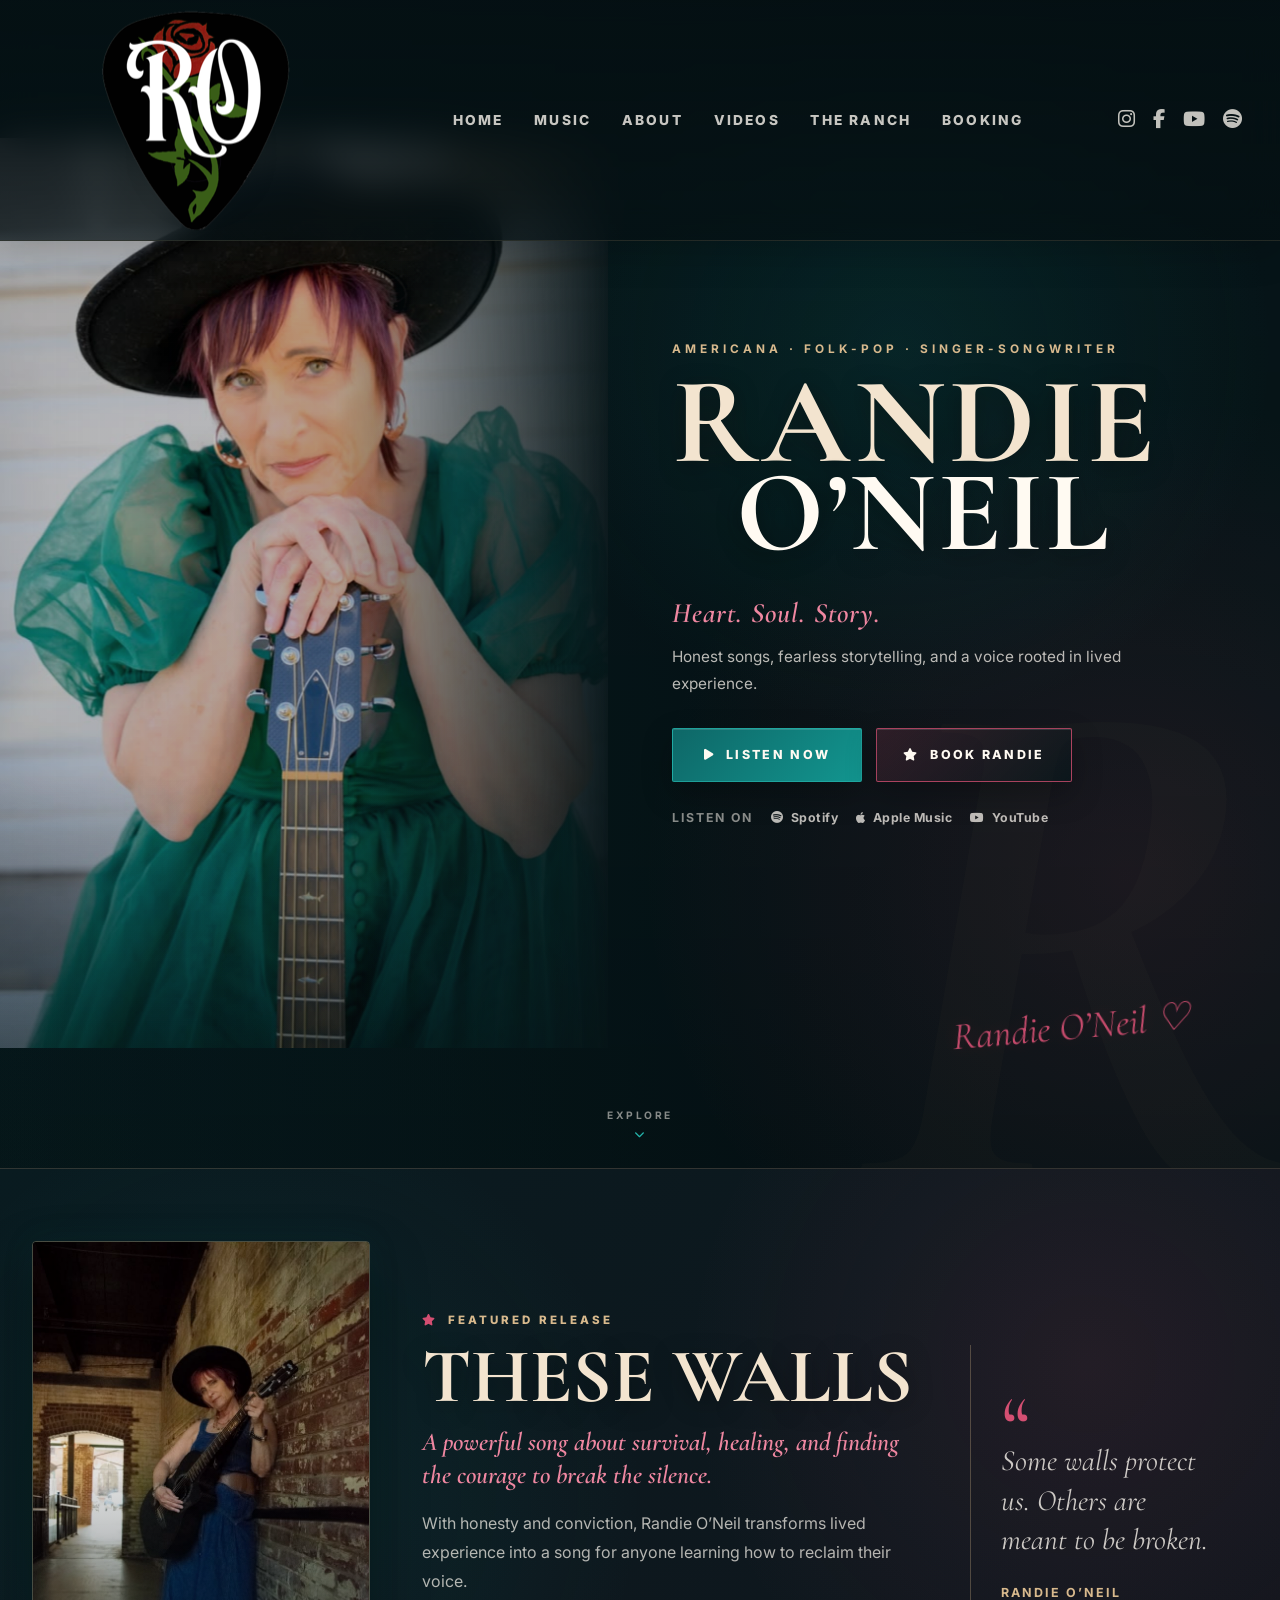
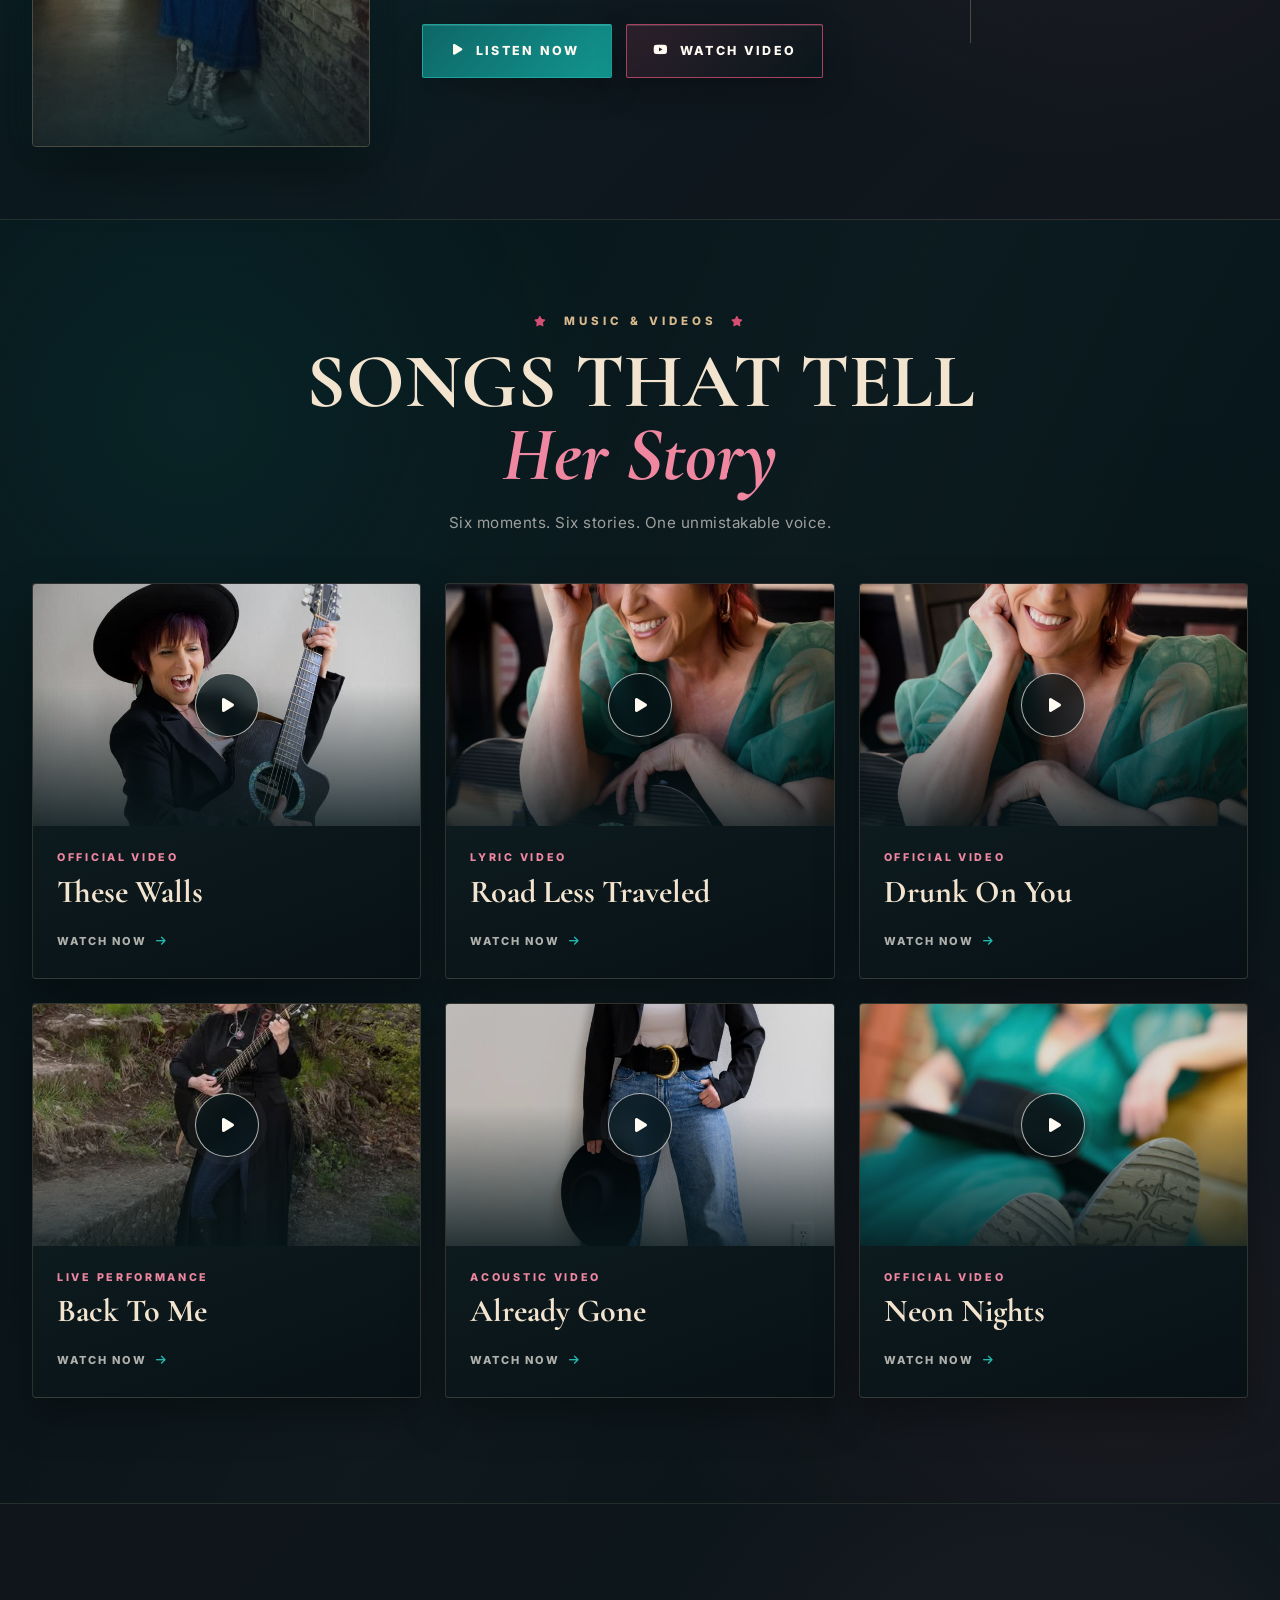
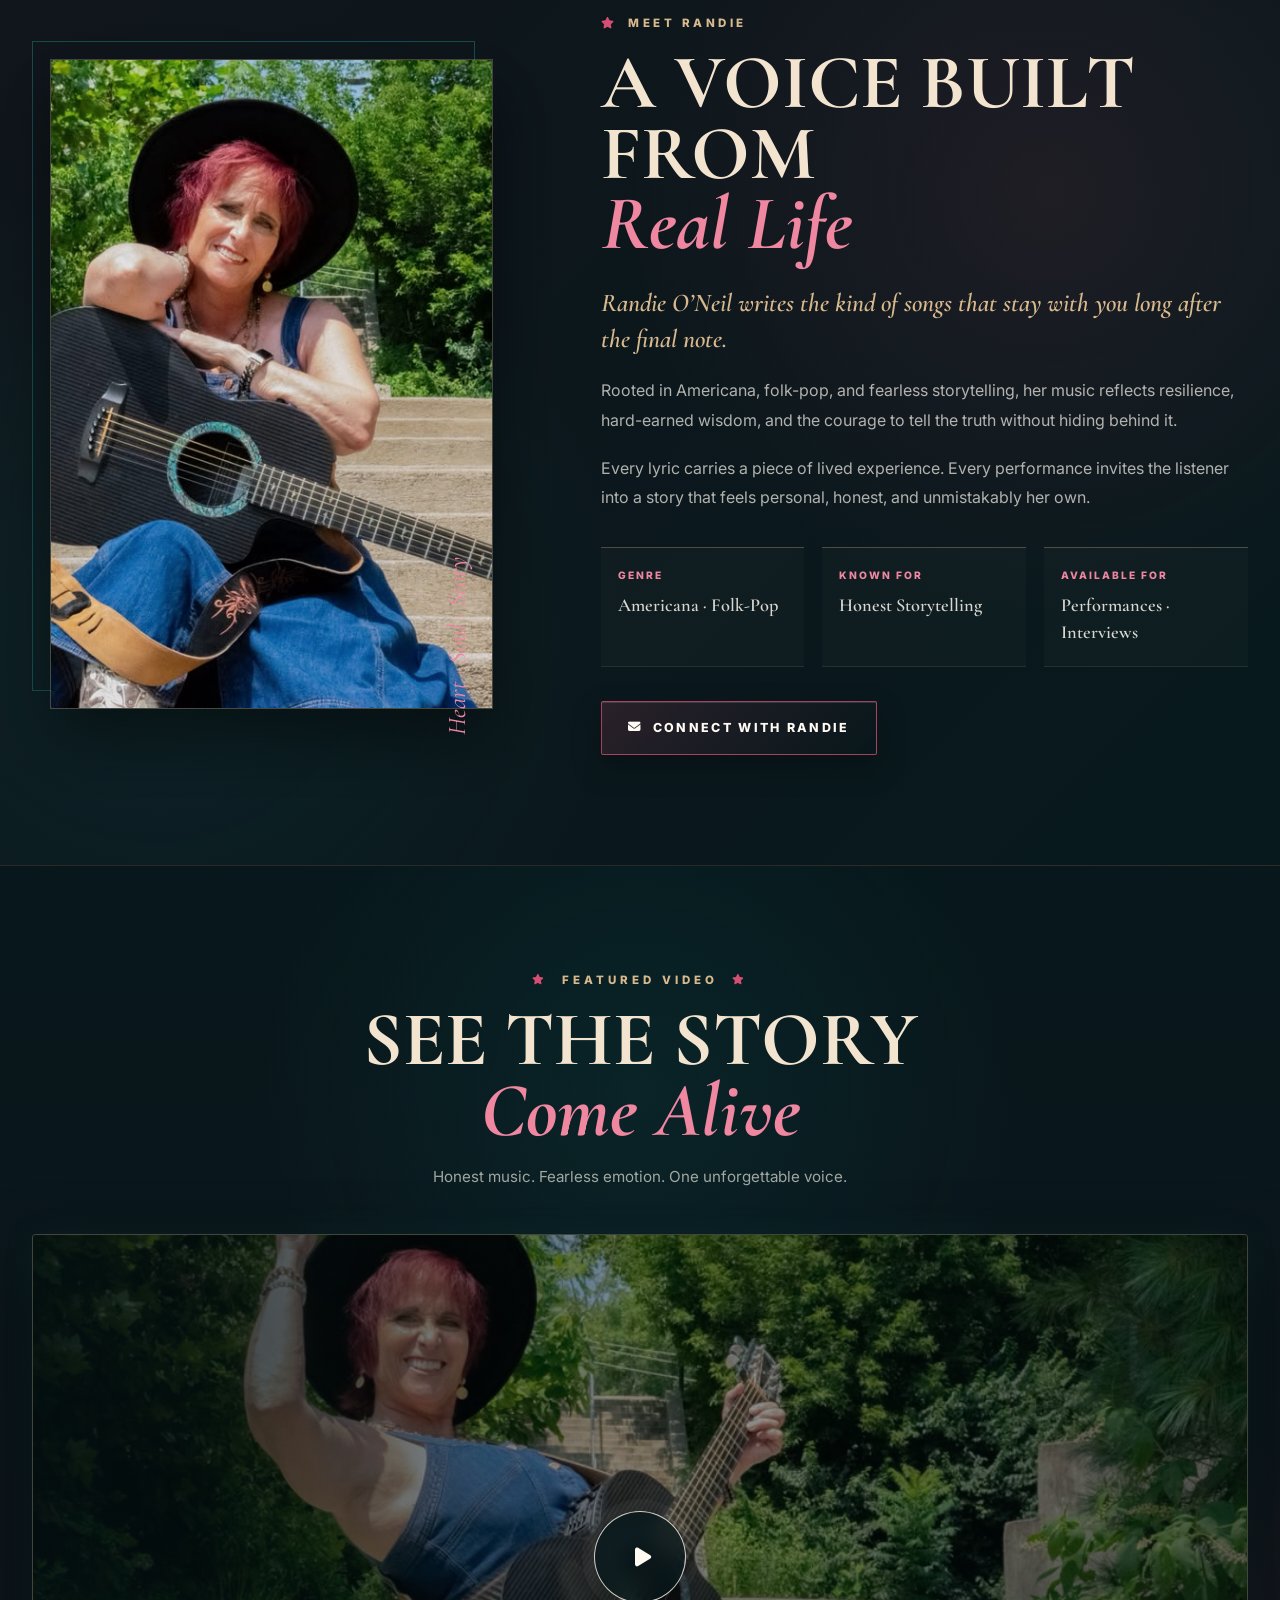
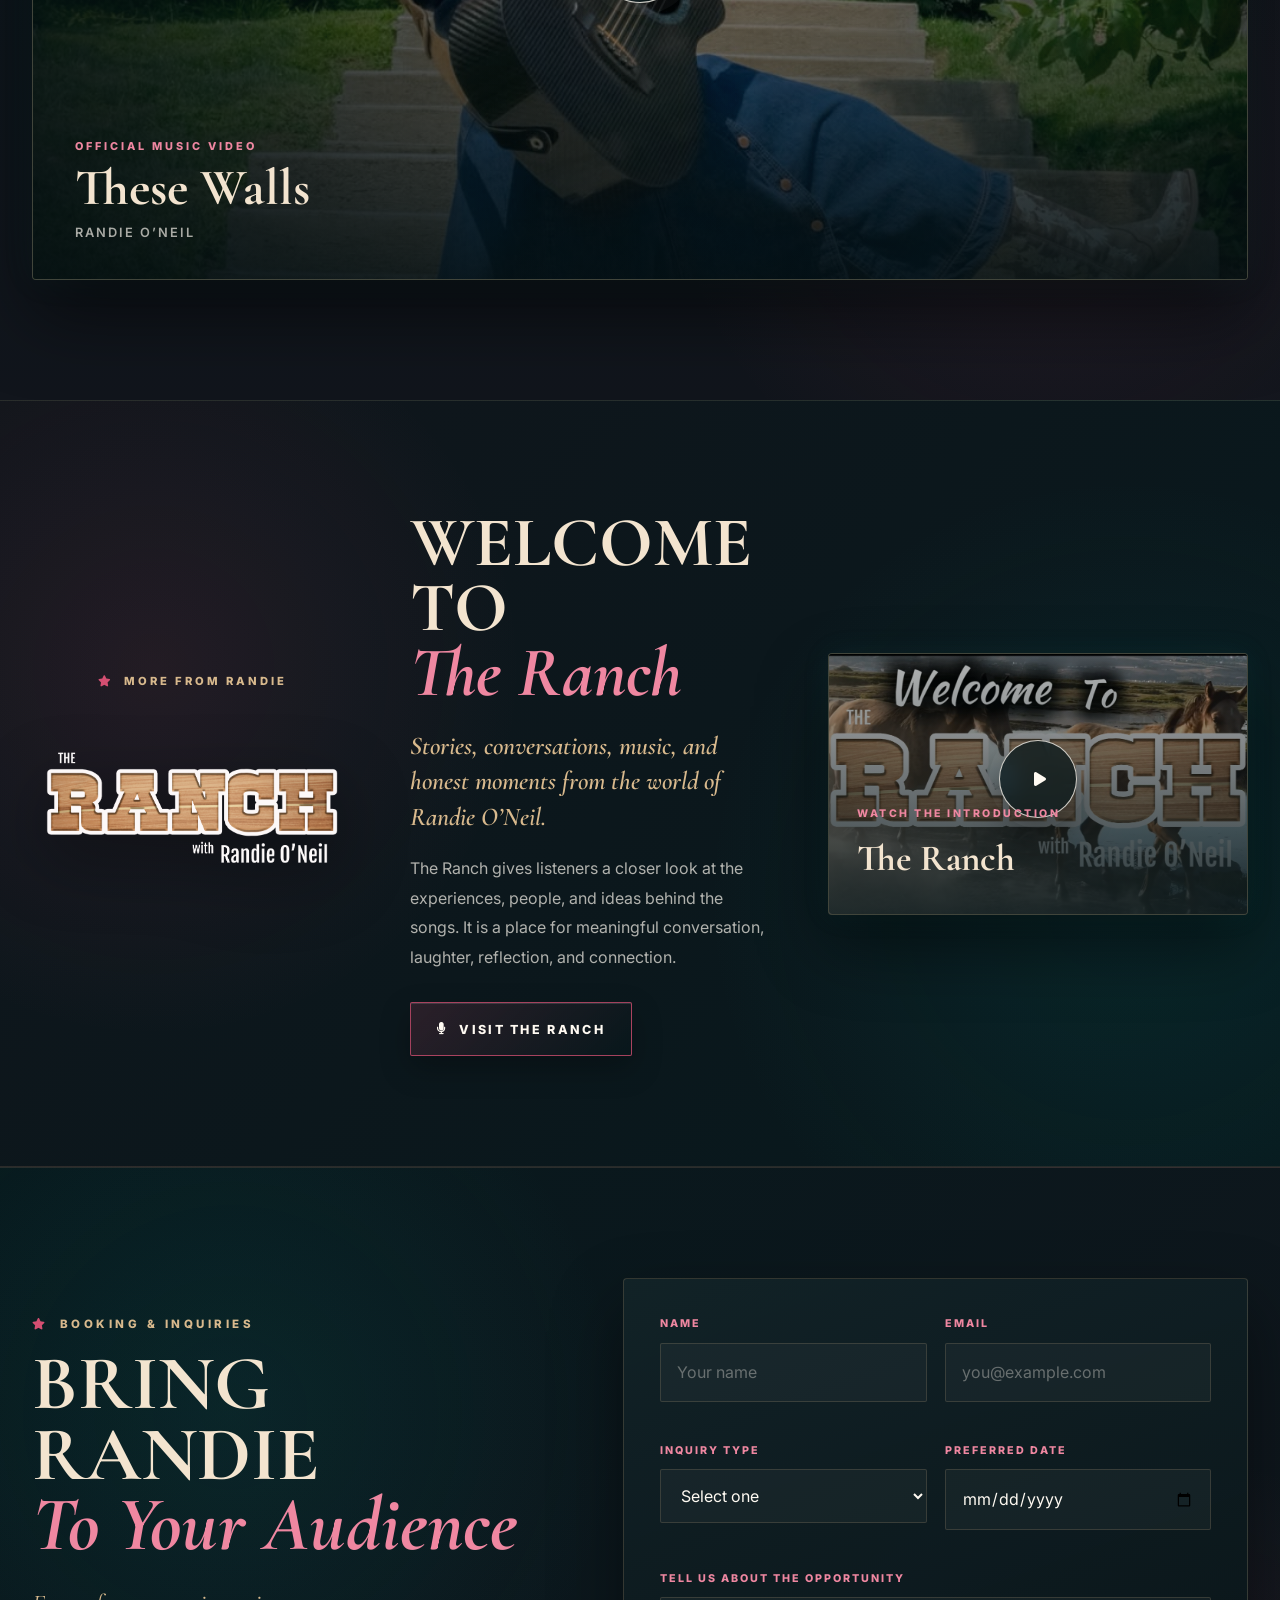
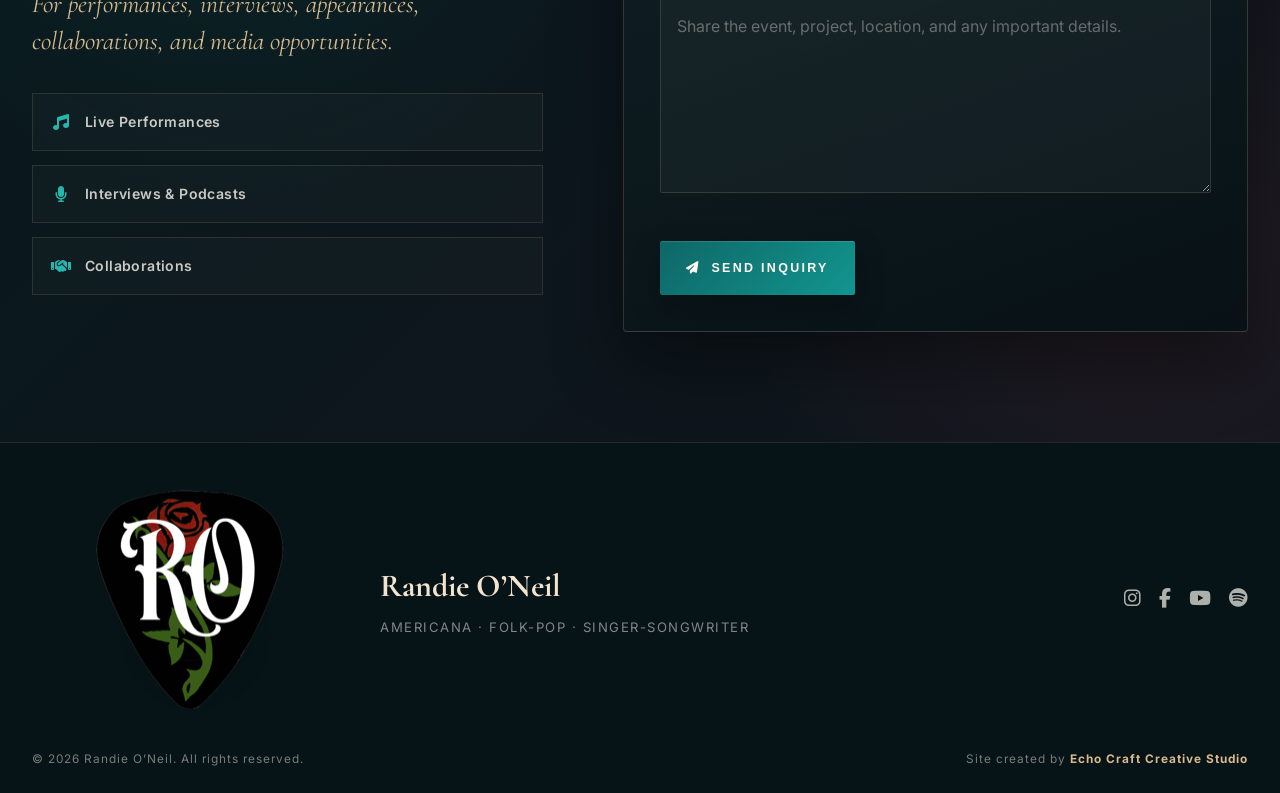
==== index.html @ dc373952 "Upload Randie O'Neil demo website" ====
<!DOCTYPE html>
<html lang="en">

<head>

    <meta charset="UTF-8">

    <meta name="viewport"
          content="width=device-width, initial-scale=1.0">

    <title>
        Randie O’Neil | Americana & Folk-Pop Artist
    </title>

    <meta name="description"
          content="Discover Randie O’Neil—Americana and folk-pop music rooted in heart, soul, truth, and unforgettable storytelling.">

    <meta name="keywords"
          content="Randie O'Neil, Americana artist, folk-pop artist, singer songwriter, independent music">

    <meta name="author"
          content="Randie O’Neil">

    <link rel="preconnect"
          href="https://fonts.googleapis.com">

    <link rel="preconnect"
          href="https://fonts.gstatic.com"
          crossorigin>

    <link href="https://fonts.googleapis.com/css2?family=Cormorant+Garamond:wght@500;600;700&family=Inter:wght@400;500;600;700&display=swap"
          rel="stylesheet">

    <link rel="stylesheet"
          href="https://cdnjs.cloudflare.com/ajax/libs/font-awesome/6.5.2/css/all.min.css">

    <link rel="stylesheet"
          href="css/style.css">

    <link rel="stylesheet"
          href="css/navigation.css">

    <link rel="stylesheet"
          href="css/animations.css">

    <link rel="stylesheet"
          href="css/components.css">

    <link rel="stylesheet"
          href="css/forms.css">

    <link rel="stylesheet"
          href="css/utilities.css">

    <link rel="stylesheet"
          href="css/responsive.css">

    <link rel="stylesheet"
          href="css/randie.css">

</head>

<body>

<header class="artist-header">

    <div class="artist-nav-container">

        <a href="#home"
   class="artist-logo-link"
   aria-label="Randie O’Neil home">

    <img src="images/randie-logo.webp"
         alt="Randie O’Neil logo"
         class="artist-logo-image">

</a>
        <nav class="artist-navigation"
             aria-label="Primary navigation">

            <ul>

                <li>
                    <a href="#home">
                        Home
                    </a>
                </li>

                <li>
                    <a href="#music">
                        Music
                    </a>
                </li>

                <li>
                    <a href="#about">
                        About
                    </a>
                </li>

                <li>
                    <a href="#videos">
                        Videos
                    </a>
                </li>

                <li>
                    <a href="#ranch">
                        The Ranch
                    </a>
                </li>

                <li>
                    <a href="#booking">
                        Booking
                    </a>
                </li>

            </ul>

        </nav>

        <div class="artist-socials"
             aria-label="Randie O’Neil social media">

            <a href="#"
               aria-label="Instagram">

                <i class="fab fa-instagram"></i>

            </a>

            <a href="#"
               aria-label="Facebook">

                <i class="fab fa-facebook-f"></i>

            </a>

            <a href="#"
               aria-label="YouTube">

                <i class="fab fa-youtube"></i>

            </a>

            <a href="#"
               aria-label="Spotify">

                <i class="fab fa-spotify"></i>

            </a>

        </div>

        <button class="artist-menu-button"
                id="artistMenuButton"
                type="button"
                aria-label="Open navigation"
                aria-expanded="false">

            <span></span>
            <span></span>
            <span></span>

        </button>

    </div>

</header>

<main>

<!-- ======================================================
     RANDIE O’NEIL HERO
======================================================= -->

<section id="home"
         class="randie-hero">

    <div class="randie-hero-overlay"></div>

    <div class="randie-hero-image">

<img src="images/randie-hero.jpg"
     alt="Randie O’Neil seated outdoors with her guitar">

    </div>

    <div class="randie-hero-content">

        <p class="randie-eyebrow">

            Americana · Folk-Pop · Singer-Songwriter

        </p>

        <h1>

            <span class="randie-first-name">
                Randie
            </span>

            <span class="randie-last-name">
                O’Neil
            </span>

        </h1>

        <p class="randie-hero-tagline">

            Heart. Soul. Story.

        </p>

        <p class="randie-hero-description">

            Honest songs, fearless storytelling, and a voice
            rooted in lived experience.

        </p>

        <div class="randie-hero-buttons">

            <a href="#music"
               class="randie-btn randie-btn-primary">

                <i class="fas fa-play"></i>

                Listen Now

            </a>

            <a href="#booking"
               class="randie-btn randie-btn-secondary">

                <i class="fas fa-star"></i>

                Book Randie

            </a>

        </div>

        <div class="randie-streaming-row">

            <span>
                Listen on
            </span>

            <a href="#"
               aria-label="Spotify">

                <i class="fab fa-spotify"></i>

                Spotify

            </a>

            <a href="#"
               aria-label="Apple Music">

                <i class="fab fa-apple"></i>

                Apple Music

            </a>

            <a href="#"
               aria-label="YouTube">

                <i class="fab fa-youtube"></i>

                YouTube

            </a>

        </div>

    </div>

    <div class="randie-signature"
         aria-hidden="true">

        Randie O’Neil ♡

    </div>

    <a href="#music"
       class="randie-scroll-cue"
       aria-label="Scroll to Randie O’Neil music">

        <span>
            Explore
        </span>

        <i class="fas fa-chevron-down"></i>

    </a>

</section>

<!-- ======================================================
     FUTURE LANDING-PAGE SECTIONS
======================================================= -->

<!-- ======================================================
     FEATURED RELEASE
======================================================= -->

<section id="music"
         class="featured-release">

    <div class="featured-release-inner">

        <div class="featured-release-image">

            <img src="images/featured-release.jpg"
                 alt="Randie O’Neil holding her guitar">

            <div class="featured-release-image-glow"></div>

        </div>

        <div class="featured-release-content">

            <p class="featured-release-label">

                <i class="fas fa-star"></i>
                Featured Release

            </p>

            <h2>

                These Walls

            </h2>

            <p class="featured-release-subtitle">

                A powerful song about survival, healing,
                and finding the courage to break the silence.

            </p>

            <p class="featured-release-description">

                With honesty and conviction, Randie O’Neil
                transforms lived experience into a song for
                anyone learning how to reclaim their voice.

            </p>

            <div class="featured-release-buttons">

                <a href="#"
                   class="randie-btn randie-btn-primary">

                    <i class="fas fa-play"></i>

                    Listen Now

                </a>

                <a href="#videos"
                   class="randie-btn randie-btn-secondary">

                    <i class="fab fa-youtube"></i>

                    Watch Video

                </a>

            </div>

        </div>

        <div class="featured-release-quote">

            <span class="featured-quote-mark">

                “

            </span>

            <p>

                Some walls protect us.
                Others are meant to be broken.

            </p>

            <span class="featured-quote-signature">

                Randie O’Neil

            </span>

        </div>

    </div>

</section>

<!-- ======================================================
     MUSIC & VIDEOS
======================================================= -->

<section id="videos"
         class="music-videos-section">

    <div class="music-videos-inner">

        <div class="music-videos-heading">

            <p class="music-videos-label">

                <i class="fas fa-star"></i>
                Music & Videos
                <i class="fas fa-star"></i>

            </p>

            <h2>

                Songs That Tell
                <span>Her Story</span>

            </h2>

            <p>

                Six moments. Six stories. One unmistakable voice.

            </p>

        </div>

        <div class="music-video-grid">

            <article class="music-video-card">

                <div class="music-video-image">

                    <img src="images/release-1.jpg"
                         alt="Randie O’Neil performing with her guitar">

                    <a href="#"
                       class="music-video-play"
                       aria-label="Play These Walls">

                        <i class="fas fa-play"></i>

                    </a>

                </div>

                <div class="music-video-content">

                    <p>Official Video</p>

                    <h3>These Walls</h3>

                    <a href="#">
                        Watch Now
                        <i class="fas fa-arrow-right"></i>
                    </a>

                </div>

            </article>

            <article class="music-video-card">

                <div class="music-video-image">

                    <img src="images/release-2.jpg"
                         alt="Randie O’Neil seated outdoors with her guitar">

                    <a href="#"
                       class="music-video-play"
                       aria-label="Play Road Less Traveled">

                        <i class="fas fa-play"></i>

                    </a>

                </div>

                <div class="music-video-content">

                    <p>Lyric Video</p>

                    <h3>Road Less Traveled</h3>

                    <a href="#">
                        Watch Now
                        <i class="fas fa-arrow-right"></i>
                    </a>

                </div>

            </article>

            <article class="music-video-card">

                <div class="music-video-image">

                    <img src="images/release-3.jpg"
                         alt="Randie O’Neil live performance">

                    <a href="#"
                       class="music-video-play"
                       aria-label="Play Drunk On You">

                        <i class="fas fa-play"></i>

                    </a>

                </div>

                <div class="music-video-content">

                    <p>Official Video</p>

                    <h3>Drunk On You</h3>

                    <a href="#">
                        Watch Now
                        <i class="fas fa-arrow-right"></i>
                    </a>

                </div>

            </article>

            <article class="music-video-card">

                <div class="music-video-image">

                    <img src="images/release-4.jpg"
                         alt="Randie O’Neil smiling with her guitar">

                    <a href="#"
                       class="music-video-play"
                       aria-label="Play Back To Me">

                        <i class="fas fa-play"></i>

                    </a>

                </div>

                <div class="music-video-content">

                    <p>Live Performance</p>

                    <h3>Back To Me</h3>

                    <a href="#">
                        Watch Now
                        <i class="fas fa-arrow-right"></i>
                    </a>

                </div>

            </article>

            <article class="music-video-card">

                <div class="music-video-image">

                    <img src="images/release-5.jpg"
                         alt="Randie O’Neil artist portrait">

                    <a href="#"
                       class="music-video-play"
                       aria-label="Play Already Gone">

                        <i class="fas fa-play"></i>

                    </a>

                </div>

                <div class="music-video-content">

                    <p>Acoustic Video</p>

                    <h3>Already Gone</h3>

                    <a href="#">
                        Watch Now
                        <i class="fas fa-arrow-right"></i>
                    </a>

                </div>

            </article>

            <article class="music-video-card">

                <div class="music-video-image">

                    <img src="images/release-6.jpg"
                         alt="Randie O’Neil artist portrait">

                    <a href="#"
                       class="music-video-play"
                       aria-label="Play Neon Nights">

                        <i class="fas fa-play"></i>

                    </a>

                </div>

                <div class="music-video-content">

                    <p>Official Video</p>

                    <h3>Neon Nights</h3>

                    <a href="#">
                        Watch Now
                        <i class="fas fa-arrow-right"></i>
                    </a>

                </div>

            </article>

        </div>

    </div>

</section>

<!-- ======================================================
     ABOUT RANDIE
======================================================= -->

<section id="about"
         class="randie-about-section">

    <div class="randie-about-inner">

        <div class="randie-about-image">

            <img src="images/randie-about.jpg"
                 alt="Randie O’Neil artist portrait">

            <div class="randie-about-image-frame"></div>

            <p class="randie-about-image-caption">
                Heart · Soul · Story
            </p>

        </div>

        <div class="randie-about-content">

            <p class="randie-about-label">

                <i class="fas fa-star"></i>
                Meet Randie

            </p>

            <h2>

                A Voice Built From
                <span>Real Life</span>

            </h2>

            <p class="randie-about-lead">

                Randie O’Neil writes the kind of songs that
                stay with you long after the final note.

            </p>

            <p>

                Rooted in Americana, folk-pop, and fearless
                storytelling, her music reflects resilience,
                hard-earned wisdom, and the courage to tell
                the truth without hiding behind it.

            </p>

            <p>

                Every lyric carries a piece of lived experience.
                Every performance invites the listener into a
                story that feels personal, honest, and unmistakably
                her own.

            </p>

            <div class="randie-about-details">

                <div>

                    <span>Genre</span>

                    <strong>
                        Americana · Folk-Pop
                    </strong>

                </div>

                <div>

                    <span>Known For</span>

                    <strong>
                        Honest Storytelling
                    </strong>

                </div>

                <div>

                    <span>Available For</span>

                    <strong>
                        Performances · Interviews
                    </strong>

                </div>

            </div>

            <a href="#booking"
               class="randie-btn randie-btn-secondary">

                <i class="fas fa-envelope"></i>

                Connect With Randie

            </a>

        </div>

    </div>

</section>

<!-- ======================================================
     FEATURED VIDEO
======================================================= -->

<section class="featured-video-section">

    <div class="featured-video-inner">

        <div class="featured-video-heading">

            <p class="featured-video-label">

                <i class="fas fa-star"></i>
                Featured Video
                <i class="fas fa-star"></i>

            </p>

            <h2>

                See The Story
                <span>Come Alive</span>

            </h2>

            <p>

                Honest music. Fearless emotion. One unforgettable voice.

            </p>

        </div>

        <div class="featured-video-frame">

            <img src="images/featured-video.jpg"
                 alt="Randie O’Neil featured music video">

            <div class="featured-video-overlay"></div>

            <a href="#"
               class="featured-video-play"
               aria-label="Play Randie O’Neil featured video">

                <i class="fas fa-play"></i>

            </a>

            <div class="featured-video-info">

                <p>
                    Official Music Video
                </p>

                <h3>
                    These Walls
                </h3>

                <span>
                    Randie O’Neil
                </span>

            </div>

        </div>

    </div>

</section>

<!-- ======================================================
     THE RANCH
======================================================= -->

<section id="ranch"
         class="ranch-section">

    <div class="ranch-inner">

        <div class="ranch-logo-column">

            <p class="ranch-label">

                <i class="fas fa-star"></i>
                More From Randie

            </p>

            <img src="images/the-ranch-logo.png"
                 class="ranch-logo"
                 alt="The Ranch with Randie O’Neil logo">

        </div>

        <div class="ranch-content">

            <h2>

                Welcome To
                <span>The Ranch</span>

            </h2>

            <p class="ranch-lead">

                Stories, conversations, music, and honest moments
                from the world of Randie O’Neil.

            </p>

            <p>

                The Ranch gives listeners a closer look at the
                experiences, people, and ideas behind the songs.
                It is a place for meaningful conversation,
                laughter, reflection, and connection.

            </p>

            <a href="#"
               class="randie-btn randie-btn-secondary">

                <i class="fas fa-microphone"></i>

                Visit The Ranch

            </a>

        </div>

        <div class="ranch-video">

            <img src="images/the-ranch-video.jpg"
                 alt="The Ranch with Randie O’Neil video">

            <div class="ranch-video-overlay"></div>

            <a href="#"
               class="ranch-video-play"
               aria-label="Play The Ranch introduction">

                <i class="fas fa-play"></i>

            </a>

            <div class="ranch-video-caption">

                <span>
                    Watch The Introduction
                </span>

                <strong>
                    The Ranch
                </strong>

            </div>

        </div>

    </div>

</section>

<!-- ======================================================
     BOOKING / CONTACT
======================================================= -->

<section id="booking"
         class="booking-section">

    <div class="booking-inner">

        <div class="booking-intro">

            <p class="booking-label">

                <i class="fas fa-star"></i>
                Booking & Inquiries

            </p>

            <h2>

                Bring Randie
                <span>To Your Audience</span>

            </h2>

            <p class="booking-lead">

                For performances, interviews, appearances,
                collaborations, and media opportunities.

            </p>

            <div class="booking-contact-details">

                <div>

                    <i class="fas fa-music"></i>

                    <span>
                        Live Performances
                    </span>

                </div>

                <div>

                    <i class="fas fa-microphone"></i>

                    <span>
                        Interviews & Podcasts
                    </span>

                </div>

                <div>

                    <i class="fas fa-handshake"></i>

                    <span>
                        Collaborations
                    </span>

                </div>

            </div>

        </div>

        <form class="booking-form"
              action="#"
              method="post">

            <div class="booking-form-row">

                <div class="booking-field">

                    <label for="bookingName">
                        Name
                    </label>

                    <input type="text"
                           id="bookingName"
                           name="name"
                           placeholder="Your name"
                           required>

                </div>

                <div class="booking-field">

                    <label for="bookingEmail">
                        Email
                    </label>

                    <input type="email"
                           id="bookingEmail"
                           name="email"
                           placeholder="you@example.com"
                           required>

                </div>

            </div>

            <div class="booking-form-row">

                <div class="booking-field">

                    <label for="bookingType">
                        Inquiry Type
                    </label>

                    <select id="bookingType"
                            name="inquiry-type"
                            required>

                        <option value="">
                            Select one
                        </option>

                        <option value="performance">
                            Live Performance
                        </option>

                        <option value="interview">
                            Interview or Podcast
                        </option>

                        <option value="collaboration">
                            Collaboration
                        </option>

                        <option value="other">
                            Other
                        </option>

                    </select>

                </div>

                <div class="booking-field">

                    <label for="bookingDate">
                        Preferred Date
                    </label>

                    <input type="date"
                           id="bookingDate"
                           name="preferred-date">

                </div>

            </div>

            <div class="booking-field">

                <label for="bookingMessage">
                    Tell Us About The Opportunity
                </label>

                <textarea id="bookingMessage"
                          name="message"
                          rows="6"
                          placeholder="Share the event, project, location, and any important details."
                          required></textarea>

            </div>

            <button type="submit"
                    class="randie-btn randie-btn-primary booking-submit">

                <i class="fas fa-paper-plane"></i>

                Send Inquiry

            </button>

        </form>

    </div>

</section>

<!-- ======================================================
     FOOTER
======================================================= -->

<footer class="artist-footer">

    <div class="artist-footer-inner">

      <a href="#home"
   class="artist-logo-link"
   aria-label="Randie O’Neil home">

    <img src="images/randie-logo.webp"
         alt="Randie O’Neil logo"
         class="artist-logo-image">

</a>

        <div class="artist-footer-copy">

            <strong>
                Randie O’Neil
            </strong>

            <p>
                Americana · Folk-Pop · Singer-Songwriter
            </p>

        </div>

        <div class="artist-footer-socials">

            <a href="#"
               aria-label="Instagram">

                <i class="fab fa-instagram"></i>

            </a>

            <a href="#"
               aria-label="Facebook">

                <i class="fab fa-facebook-f"></i>

            </a>

            <a href="#"
               aria-label="YouTube">

                <i class="fab fa-youtube"></i>

            </a>

            <a href="#"
               aria-label="Spotify">

                <i class="fab fa-spotify"></i>

            </a>

        </div>

    </div>

<div class="artist-footer-bottom">

    <span class="artist-footer-copyright">

        © 2026 Randie O’Neil. All rights reserved.

    </span>

    <span class="artist-footer-credit">

        Site created by

        <a href="https://echocraft.studio"
           target="_blank"
           rel="noopener noreferrer">

            Echo Craft Creative Studio

        </a>

    </span>

</div>

</footer>

</main>

<script src="js/navigation.js"></script>
<script src="js/animations.js"></script>
<script src="js/main.js"></script>

</body>

</html>
---- css/style.css ----
/* ==========================================
   EC Framework v1.0
   Global Styles
========================================== */

:root{

    --primary:#050505;
    --secondary:#111111;
    --accent:#D4AF37;

    --white:#FFFFFF;
    --light:#EDEDED;
    --gray:#9A9A9A;

    --max-width:1400px;

    --transition:.30s ease;

}

*{
    margin:0;
    padding:0;
    box-sizing:border-box;
}

html{
    scroll-behavior:smooth;
}

body{

    background:var(--primary);

    color:var(--white);

    font-family:
        "Segoe UI",
        Arial,
        Helvetica,
        sans-serif;

    line-height:1.7;

    overflow-x:hidden;

}

img{
    display:block;
    max-width:100%;
}

a{
    text-decoration:none;
    color:inherit;
}

section{
    padding:120px 0;
}

/* ==========================================
   HERO
========================================== */

.hero{

    min-height:100vh;

    display:flex;

    align-items:center;

    background:
    linear-gradient(rgba(0,0,0,.72),
    rgba(0,0,0,.80)),
    url("../images/backgrounds/hero.jpg")
    center center/cover no-repeat;

}

.hero-content{

    max-width:760px;

}

.hero-tag{

    color:var(--accent);

    letter-spacing:4px;

    text-transform:uppercase;

    margin-bottom:20px;

}

.hero h1{

    font-size:4.5rem;

    line-height:1.1;

    margin-bottom:30px;

}

.hero-description{

    font-size:1.2rem;

    max-width:650px;

    color:var(--light);

    margin-bottom:45px;

}

.hero-buttons{

    display:flex;

    gap:20px;

    flex-wrap:wrap;

}

/* ==========================================
   BUTTONS
========================================== */

.btn{

    display:inline-block;

    padding:18px 38px;

    background:var(--accent);

    color:#000;

    border-radius:50px;

    font-weight:700;

    transition:var(--transition);

}

.btn:hover{

    transform:translateY(-4px);

}

.btn-outline{

    display:inline-block;

    padding:18px 38px;

    border:2px solid var(--accent);

    color:var(--white);

    border-radius:50px;

    transition:var(--transition);

}

.btn-outline:hover{

    background:var(--accent);

    color:#000;

}

/* ==========================================
   CTA
========================================== */

#cta .glass{

    padding:80px 50px;

    text-align:center;

}

#cta h2{

    font-size:3rem;

    margin-bottom:20px;

}

#cta p{

    font-size:1.2rem;

    margin-bottom:40px;

}
---- css/navigation.css ----
/* ==========================================
   EC Framework v1.0
   Navigation
========================================== */

header{

    position:fixed;

    top:0;

    left:0;

    width:100%;

    z-index:1000;

    background:rgba(0,0,0,.65);

    backdrop-filter:blur(18px);

    border-bottom:1px solid rgba(212,175,55,.15);

}

.nav-container{

    width:min(92%,1400px);

    margin:auto;

    height:90px;

    display:flex;

    justify-content:space-between;

    align-items:center;

}

.logo{

    font-size:2rem;

    font-weight:700;

    color:#fff;

    letter-spacing:1px;

}

.logo span{

    color:#D4AF37;

}

nav ul{

    display:flex;

    list-style:none;

    gap:45px;

}

nav a{

    color:#fff;

    font-size:1rem;

    font-weight:500;

    transition:.30s;

}

nav a:hover{

    color:#D4AF37;

}

.cta-button{

    display:inline-block;

    padding:14px 28px;

    background:#D4AF37;

    color:#000;

    border-radius:40px;

    font-weight:700;

    transition:.30s;

}

.cta-button:hover{

    transform:translateY(-3px);

}

@media(max-width:991px){

    nav{

        display:none;

    }

    .cta-button{

        display:none;

    }

}
---- css/animations.css ----
/* ==========================================
   EC Framework v1.0
   Animations
========================================== */

.fade-up{
    opacity:0;
    transform:translateY(40px);
    transition:all .8s ease;
}

.fade-up.active{
    opacity:1;
    transform:translateY(0);
}

.fade-in{
    opacity:0;
    transition:opacity .8s ease;
}

.fade-in.active{
    opacity:1;
}

.zoom-in{
    opacity:0;
    transform:scale(.9);
    transition:all .8s ease;
}

.zoom-in.active{
    opacity:1;
    transform:scale(1);
}

.slide-left{
    opacity:0;
    transform:translateX(-60px);
    transition:all .8s ease;
}

.slide-left.active{
    opacity:1;
    transform:translateX(0);
}

.slide-right{
    opacity:0;
    transform:translateX(60px);
    transition:all .8s ease;
}

.slide-right.active{
    opacity:1;
    transform:translateX(0);
}
---- css/components.css ----
/* ==========================================
   EC Framework v1.0
   Components
========================================== */

.section-title{

    text-align:center;

    margin-bottom:70px;

}

.section-title h2{

    font-size:3rem;

    margin-bottom:20px;

}

.section-title p{

    max-width:720px;

    margin:auto;

    color:var(--gray);

}

.divider{

    width:90px;

    height:4px;

    background:#D4AF37;

    margin:25px auto;

}

.card{

    background:#111;

    padding:40px;

    border-radius:18px;

    border:1px solid rgba(212,175,55,.10);

    transition:.35s;

}

.card:hover{

    transform:translateY(-8px);

    border-color:#D4AF37;

}

.card h3{

    margin-bottom:20px;

    color:#fff;

}

.card p{

    color:#bdbdbd;

}

.glass{

    background:rgba(255,255,255,.05);

    border:1px solid rgba(255,255,255,.08);

    border-radius:20px;

    backdrop-filter:blur(20px);

}
---- css/forms.css ----
/* ==========================================
   EC Framework v1.0
   Forms
========================================== */

form{
    width:100%;
}

input,
textarea,
select{

    width:100%;

    padding:16px;

    margin-bottom:20px;

    background:#111;

    color:#fff;

    border:1px solid rgba(255,255,255,.12);

    border-radius:10px;

    font-size:1rem;

    outline:none;

    transition:.30s;

}

input:focus,
textarea:focus,
select:focus{

    border-color:var(--accent);

}

textarea{

    resize:vertical;

    min-height:180px;

}

button{

    cursor:pointer;

    border:none;

}
---- css/utilities.css ----
/* ==========================================
   EC Framework v1.0
   Utilities
========================================== */

/* Layout */

.container{
    width:min(92%, 1400px);
    margin-inline:auto;
}

.flex{
    display:flex;
}

.flex-column{
    display:flex;
    flex-direction:column;
}

.flex-center{
    display:flex;
    align-items:center;
    justify-content:center;
}

.flex-between{
    display:flex;
    align-items:center;
    justify-content:space-between;
}

.grid{
    display:grid;
}

.grid-2{
    display:grid;
    grid-template-columns:repeat(2, minmax(0, 1fr));
    gap:32px;
}

.grid-3{
    display:grid;
    grid-template-columns:repeat(3, minmax(0, 1fr));
    gap:32px;
}

/* Text */

.text-center{
    text-align:center;
}

.text-left{
    text-align:left;
}

.text-right{
    text-align:right;
}

.text-gold{
    color:var(--accent);
}

.text-white{
    color:var(--white);
}

.text-gray{
    color:var(--gray);
}

/* Visibility */

.hidden{
    display:none !important;
}

/* Spacing */

.mt-1{margin-top:10px;}
.mt-2{margin-top:20px;}
.mt-3{margin-top:30px;}
.mt-4{margin-top:40px;}
.mt-5{margin-top:50px;}

.mb-1{margin-bottom:10px;}
.mb-2{margin-bottom:20px;}
.mb-3{margin-bottom:30px;}
.mb-4{margin-bottom:40px;}
.mb-5{margin-bottom:50px;}

.pt-1{padding-top:10px;}
.pt-2{padding-top:20px;}
.pt-3{padding-top:30px;}
.pt-4{padding-top:40px;}
.pt-5{padding-top:50px;}

.pb-1{padding-bottom:10px;}
.pb-2{padding-bottom:20px;}
.pb-3{padding-bottom:30px;}
.pb-4{padding-bottom:40px;}
.pb-5{padding-bottom:50px;}

/* Responsive Utilities */

@media (max-width:768px){

    .grid-2,
    .grid-3{
        grid-template-columns:1fr;
    }

}
---- css/responsive.css ----
/* ==========================================
   EC Framework v1.0
   Responsive
========================================== */

@media (max-width:1200px){

    .hero h1{
        font-size:4rem;
    }

}

@media (max-width:991px){

    section{
        padding:90px 0;
    }

    .hero{
        text-align:center;
        min-height:90vh;
    }

    .hero-content{
        margin:auto;
    }

    .hero-buttons{
        justify-content:center;
    }

    .grid-2,
    .grid-3{
        grid-template-columns:1fr;
    }

    .section-title h2{
        font-size:2.5rem;
    }

}

@media (max-width:768px){

    .hero{
        padding-top:100px;
    }

    .hero h1{
        font-size:3rem;
    }

    .hero-description{
        font-size:1.05rem;
    }

    .btn,
    .btn-outline{
        width:100%;
        text-align:center;
    }

    #cta .glass{
        padding:50px 30px;
    }

    #cta h2{
        font-size:2.2rem;
    }

}

@media (max-width:480px){

    .hero h1{
        font-size:2.4rem;
    }

    .hero-tag{
        letter-spacing:2px;
        font-size:.85rem;
    }

    .section-title h2{
        font-size:2rem;
    }

}
---- css/randie.css ----
/* ==========================================================
   RANDIE O’NEIL — ARTIST LANDING PAGE
   Hero Foundation
========================================================== */

:root {
    --randie-dark: #07171b;
    --randie-dark-soft: #10262b;
    --randie-cream: #f3e4cf;
    --randie-champagne: #d8b98d;
    --randie-teal: #0f7f7b;
    --randie-teal-bright: #25b6ad;
    --randie-rose: #d44f72;
    --randie-rose-soft: #ef87a1;
    --randie-white: #fffaf2;
    --randie-muted: rgba(255, 250, 242, 0.72);
}

html {
    scroll-behavior: smooth;
}

body {
    margin: 0;
    overflow-x: hidden;

    background:
        radial-gradient(
            circle at 75% 10%,
            rgba(15, 127, 123, 0.12),
            transparent 38%
        ),
        linear-gradient(
            180deg,
            #07171b 0%,
            #0a191d 100%
        );

    color: var(--randie-white);
    font-family: "Inter", sans-serif;
}

/* ==========================================================
   TOP NAVIGATION
========================================================== */

.artist-header {
    position: fixed;
    top: 0;
    left: 0;
    right: 0;

    z-index: 1000;

    border-bottom: 1px solid rgba(216, 185, 141, 0.15);

    background:
        linear-gradient(
            180deg,
            rgba(5, 16, 19, 0.92),
            rgba(5, 16, 19, 0.72)
        );

    backdrop-filter: blur(18px);
    -webkit-backdrop-filter: blur(18px);

    box-shadow:
        0 10px 35px rgba(0, 0, 0, 0.18);
}

.artist-nav-container {
    width: min(94%, 1500px);
   min-height: 92px;

    display: grid;
    grid-template-columns: auto 1fr auto;
    align-items: center;

    gap: 34px;

    margin: 0 auto;
}

.artist-monogram {
    width: 52px;
    height: 52px;

    display: flex;
    align-items: center;
    justify-content: center;

    border: 1px solid rgba(216, 185, 141, 0.6);
    border-radius: 50%;

    color: var(--randie-champagne);
    text-decoration: none;

    font-family: "Cormorant Garamond", serif;
    font-size: 1.9rem;
    font-style: italic;
    font-weight: 700;

    box-shadow:
        inset 0 1px 0 rgba(255, 255, 255, 0.08),
        0 0 24px rgba(216, 185, 141, 0.08);

    transition:
        transform 0.3s ease,
        border-color 0.3s ease,
        box-shadow 0.3s ease;
}

.artist-monogram span {
    margin-left: 1px;

    color: var(--randie-rose);
    font-size: 0.65rem;
}

.artist-monogram:hover {
    transform: rotate(-4deg) scale(1.05);

    border-color: var(--randie-champagne);

    box-shadow:
        inset 0 1px 0 rgba(255, 255, 255, 0.1),
        0 0 28px rgba(216, 185, 141, 0.2);
}

.artist-navigation {
    justify-self: center;
}

.artist-navigation ul {
    display: flex;
    align-items: center;

    gap: clamp(18px, 2.4vw, 40px);

    margin: 0;
    padding: 0;

    list-style: none;
}

.artist-navigation a {
    position: relative;

    color: rgba(255, 250, 242, 0.78);
    text-decoration: none;
    text-transform: uppercase;

    font-size: 0.72rem;
    font-weight: 700;
    letter-spacing: 2px;

    transition:
        color 0.3s ease,
        text-shadow 0.3s ease;
}

.artist-navigation a::after {
    content: "";

    position: absolute;
    left: 50%;
    bottom: -9px;

    width: 0;
    height: 1px;

    transform: translateX(-50%);

    background:
        linear-gradient(
            90deg,
            var(--randie-teal-bright),
            var(--randie-rose)
        );

    transition: width 0.3s ease;
}

.artist-navigation a:hover {
    color: var(--randie-white);

    text-shadow:
        0 0 14px rgba(37, 182, 173, 0.24);
}

.artist-navigation a:hover::after {
    width: 100%;
}

.artist-socials {
    display: flex;
    align-items: center;

    gap: 14px;
}

.artist-socials a {
    color: rgba(255, 250, 242, 0.76);
    text-decoration: none;

    font-size: 1rem;

    transition:
        color 0.3s ease,
        transform 0.3s ease,
        text-shadow 0.3s ease;
}

.artist-socials a:hover {
    color: var(--randie-rose-soft);

    transform: translateY(-2px);

    text-shadow:
        0 0 14px rgba(212, 79, 114, 0.34);
}

.artist-menu-button {
    display: none;

    width: 46px;
    height: 46px;

    padding: 10px;

    border: 1px solid rgba(37, 182, 173, 0.35);
    border-radius: 10px;

    background: rgba(15, 127, 123, 0.08);

    cursor: pointer;
}

.artist-menu-button span {
    display: block;

    width: 100%;
    height: 2px;

    margin: 5px 0;

    border-radius: 99px;

    background: var(--randie-teal-bright);

    transition:
        transform 0.3s ease,
        opacity 0.3s ease;
}

/* ==========================================================
   HERO
========================================================== */

.randie-hero {
    position: relative;

    min-height: 100vh;
    width: 100%;

    display: grid;
    grid-template-columns: minmax(420px, 0.95fr) minmax(520px, 1.05fr);
    align-items: stretch;

    padding-top: 138px;

    overflow: hidden;

    background:
        linear-gradient(
            90deg,
            rgba(6, 20, 24, 0.2),
            rgba(6, 20, 24, 0.92) 62%,
            #07171b 100%
        );
}

.randie-hero::before {
    content: "";

    position: absolute;
    inset: 0;

    z-index: 0;

    background:
        radial-gradient(
            circle at 70% 30%,
            rgba(15, 127, 123, 0.19),
            transparent 31%
        ),
        radial-gradient(
            circle at 88% 75%,
            rgba(212, 79, 114, 0.13),
            transparent 34%
        );

    pointer-events: none;
}

.randie-hero::after {
    content: "R";

    position: absolute;
    right: -2vw;
    bottom: -15vh;

    z-index: 0;

    color: rgba(216, 185, 141, 0.025);

    font-family: "Cormorant Garamond", serif;
    font-size: min(56vw, 760px);
    font-style: italic;
    font-weight: 700;
    line-height: 1;

    pointer-events: none;
}

.randie-hero-image {
    position: relative;

    z-index: 1;

min-height: calc(100vh - 138px);

    overflow: hidden;
}

.randie-hero-image::before {
    content: "";

    position: absolute;
    inset: 0;

    z-index: 2;

    background:
        linear-gradient(
            90deg,
            rgba(7, 23, 27, 0.02) 0%,
            rgba(7, 23, 27, 0.08) 55%,
            rgba(7, 23, 27, 0.96) 100%
        ),
        linear-gradient(
            0deg,
            rgba(7, 23, 27, 0.54),
            transparent 30%
        );

    pointer-events: none;
}

.randie-hero-image img {
    width: 100%;
    height: 100%;

    display: block;

    object-fit: cover;
    object-position: center 38%;

    filter:
        contrast(1.04)
        saturate(0.92)
        brightness(0.88);

    transform: scale(1.015);

    animation: randieHeroImageReveal 1.4s ease-out forwards;
}

.randie-hero-overlay {
    position: absolute;
    inset: 0;

    z-index: 2;

    pointer-events: none;

    background:
        linear-gradient(
            180deg,
            rgba(0, 0, 0, 0.07),
            rgba(0, 0, 0, 0.2)
        );
}

.randie-hero-content {
    position: relative;

    z-index: 4;

    display: flex;
    flex-direction: column;
    justify-content: center;
    align-items: flex-start;

    max-width: 760px;

    padding:
        clamp(60px, 8vh, 110px)
        clamp(36px, 6vw, 100px)
        clamp(80px, 10vh, 130px)
        clamp(40px, 5vw, 88px);
}

.randie-eyebrow {
    margin: 0 0 16px;

    color: var(--randie-champagne);
    text-transform: uppercase;

    font-size: 0.74rem;
    font-weight: 700;
    letter-spacing: 4px;

    opacity: 0;

    animation:
        randieTextReveal 0.8s ease-out 0.25s forwards;
}

.randie-hero h1 {
    margin: 0;

    font-family: "Cormorant Garamond", serif;
    font-weight: 700;
    line-height: 0.76;

    text-transform: uppercase;

    opacity: 0;

    animation:
        randieTextReveal 0.95s ease-out 0.4s forwards;
}

.randie-first-name,
.randie-last-name {
    display: block;
}

.randie-first-name {
    color: var(--randie-cream);

    font-size:
        clamp(5rem, 9.6vw, 9.6rem);

    letter-spacing:
        clamp(1px, 0.35vw, 6px);

    text-shadow:
        0 5px 25px rgba(0, 0, 0, 0.38),
        0 0 40px rgba(216, 185, 141, 0.06);
}

.randie-last-name {
    margin-left: clamp(28px, 5vw, 96px);

    color: var(--randie-white);

    font-size:
        clamp(4.9rem, 9vw, 9rem);

    letter-spacing:
        clamp(0px, 0.2vw, 4px);

    text-shadow:
        0 5px 25px rgba(0, 0, 0, 0.42),
        0 0 36px rgba(37, 182, 173, 0.08);
}

.randie-hero-tagline {
    margin: 34px 0 6px;

    color: var(--randie-rose-soft);

    font-family: "Cormorant Garamond", serif;
    font-size: clamp(1.55rem, 2.2vw, 2.3rem);
    font-style: italic;
    font-weight: 600;
    letter-spacing: 1px;

    opacity: 0;

    animation:
        randieTextReveal 0.8s ease-out 0.62s forwards;
}

.randie-hero-description {
    max-width: 560px;

    margin: 0 0 30px;

    color: var(--randie-muted);

    font-size: clamp(0.96rem, 1.2vw, 1.08rem);
    line-height: 1.75;

    opacity: 0;

    animation:
        randieTextReveal 0.8s ease-out 0.72s forwards;
}

.randie-hero-buttons {
    display: flex;
    align-items: center;
    flex-wrap: wrap;

    gap: 14px;

    opacity: 0;

    animation:
        randieTextReveal 0.8s ease-out 0.82s forwards;
}

.randie-btn {
    min-width: 190px;
    min-height: 54px;

    display: inline-flex;
    align-items: center;
    justify-content: center;

    gap: 11px;

    padding: 0 26px;

    border-radius: 2px;

    color: var(--randie-white);
    text-decoration: none;
    text-transform: uppercase;

    font-size: 0.78rem;
    font-weight: 800;
    letter-spacing: 2.3px;

    box-shadow:
        inset 0 1px 0 rgba(255, 255, 255, 0.13),
        0 12px 30px rgba(0, 0, 0, 0.26);

    transition:
        transform 0.3s ease,
        filter 0.3s ease,
        box-shadow 0.3s ease,
        border-color 0.3s ease;
}

.randie-btn-primary {
    border: 1px solid rgba(37, 182, 173, 0.7);

    background:
        linear-gradient(
            135deg,
            #0e6767,
            #12958f
        );
}

.randie-btn-secondary {
    border: 1px solid rgba(212, 79, 114, 0.76);

    background:
        linear-gradient(
            135deg,
            rgba(212, 79, 114, 0.16),
            rgba(7, 23, 27, 0.7)
        );
}

.randie-btn:hover {
    transform: translateY(-4px);

    filter: brightness(1.1);

    box-shadow:
        inset 0 1px 0 rgba(255, 255, 255, 0.17),
        0 16px 38px rgba(0, 0, 0, 0.34);
}

.randie-streaming-row {
    display: flex;
    align-items: center;
    flex-wrap: wrap;

    gap: 18px;

    margin-top: 26px;

    color: rgba(255, 250, 242, 0.52);

    font-size: 0.77rem;
    font-weight: 700;
    letter-spacing: 0.5px;

    opacity: 0;

    animation:
        randieTextReveal 0.8s ease-out 0.95s forwards;
}

.randie-streaming-row > span {
    text-transform: uppercase;
    letter-spacing: 2px;
}

.randie-streaming-row a {
    display: inline-flex;
    align-items: center;

    gap: 7px;

    color: rgba(255, 250, 242, 0.72);
    text-decoration: none;

    transition:
        color 0.3s ease,
        transform 0.3s ease;
}

.randie-streaming-row a:hover {
    color: var(--randie-white);

    transform: translateY(-2px);
}

.randie-signature {
    position: absolute;
    right: clamp(38px, 7vw, 130px);
    bottom: clamp(90px, 12vh, 150px);

    z-index: 4;

    transform: rotate(-5deg);

    color: var(--randie-rose);

    font-family: "Cormorant Garamond", serif;
    font-size: clamp(1.8rem, 3vw, 3.1rem);
    font-style: italic;

    text-shadow:
        0 0 20px rgba(212, 79, 114, 0.24);

    opacity: 0;

    animation:
        randieSignatureReveal 1s ease-out 1.05s forwards;
}

.randie-scroll-cue {
    position: absolute;
    left: 50%;
    bottom: 28px;

    z-index: 5;

    display: flex;
    flex-direction: column;
    align-items: center;

    gap: 6px;

    transform: translateX(-50%);

    color: rgba(255, 250, 242, 0.52);
    text-decoration: none;
    text-transform: uppercase;

    font-size: 0.64rem;
    font-weight: 700;
    letter-spacing: 2.5px;
}

.randie-scroll-cue i {
    color: var(--randie-teal-bright);

    animation:
        randieScrollBounce 1.8s ease-in-out infinite;
}

/* ==========================================================
   TEMPORARY PLACEHOLDER SECTIONS
========================================================== */

.randie-coming-section {
    min-height: 44vh;

    display: flex;
    align-items: center;
    justify-content: center;

    padding: 90px 24px;

    border-top: 1px solid rgba(216, 185, 141, 0.09);

    background:
        linear-gradient(
            180deg,
            rgba(255, 255, 255, 0.018),
            transparent
        );
}

.randie-coming-section p {
    margin: 0;

    color: rgba(255, 250, 242, 0.32);
    text-align: center;
    text-transform: uppercase;

    font-size: 0.74rem;
    font-weight: 700;
    letter-spacing: 4px;
}

/* ==========================================================
   ANIMATIONS
========================================================== */

@keyframes randieHeroImageReveal {
    from {
        opacity: 0;
        transform: scale(1.08);
    }

    to {
        opacity: 1;
        transform: scale(1.015);
    }
}

@keyframes randieTextReveal {
    from {
        opacity: 0;
        transform: translateY(26px);
    }

    to {
        opacity: 1;
        transform: translateY(0);
    }
}

@keyframes randieSignatureReveal {
    from {
        opacity: 0;
        transform:
            rotate(-5deg)
            translateY(24px);
    }

    to {
        opacity: 0.92;
        transform:
            rotate(-5deg)
            translateY(0);
    }
}

@keyframes randieScrollBounce {
    0%,
    100% {
        transform: translateY(0);
        opacity: 0.55;
    }

    50% {
        transform: translateY(7px);
        opacity: 1;
    }
}

/* ==========================================================
   TABLET
========================================================== */

@media (max-width: 1100px) {

    .artist-nav-container {
        grid-template-columns: auto 1fr auto;

        gap: 20px;
    }

    .artist-navigation ul {
        gap: 18px;
    }

    .artist-navigation a {
        font-size: 0.66rem;
        letter-spacing: 1.4px;
    }

    .artist-socials {
        display: none;
    }

    .randie-hero {
        grid-template-columns:
            minmax(360px, 0.92fr)
            minmax(460px, 1.08fr);
    }

    .randie-hero-content {
        padding-left: 36px;
        padding-right: 32px;
    }

    .randie-signature {
        right: 38px;
    }
}

/* ==========================================================
   MOBILE
========================================================== */

@media (max-width: 768px) {

    .artist-nav-container {
        min-height: 70px;

        grid-template-columns: auto auto;

        justify-content: space-between;

        width: calc(100% - 32px);
    }

    .artist-monogram {
        width: 44px;
        height: 44px;

        font-size: 1.6rem;
    }

    .artist-menu-button {
        display: block;
    }

    .artist-navigation {
        position: fixed;
        top: 70px;
        left: 16px;
        right: 16px;

        display: none;

        padding: 20px;

        border: 1px solid rgba(37, 182, 173, 0.2);
        border-radius: 14px;

        background:
            linear-gradient(
                150deg,
                rgba(10, 30, 34, 0.98),
                rgba(5, 16, 19, 0.98)
            );

        box-shadow:
            0 24px 55px rgba(0, 0, 0, 0.42);

        backdrop-filter: blur(18px);
        -webkit-backdrop-filter: blur(18px);
    }

    .artist-navigation.mobile-open {
        display: block;
    }

    .artist-navigation ul {
        flex-direction: column;
        align-items: stretch;

        gap: 0;
    }

    .artist-navigation a {
        display: block;

        padding: 14px 10px;

        border-bottom: 1px solid rgba(255, 255, 255, 0.06);

        font-size: 0.72rem;
    }

    .artist-navigation li:last-child a {
        border-bottom: none;
    }

    .artist-navigation a::after {
        display: none;
    }

    .randie-hero {
        min-height: auto;

        display: flex;
        flex-direction: column;

        padding-top: 70px;

        background:
            linear-gradient(
                180deg,
                rgba(7, 23, 27, 0.06),
                #07171b 48%
            );
    }

    .randie-hero::after {
        right: -14vw;
        bottom: 8vh;

        font-size: 96vw;
    }

    .randie-hero-image {
        width: 100%;
        height: 58vh;
        min-height: 430px;
    }

    .randie-hero-image::before {
        background:
            linear-gradient(
                180deg,
                rgba(7, 23, 27, 0.02) 0%,
                rgba(7, 23, 27, 0.04) 54%,
                rgba(7, 23, 27, 0.98) 100%
            );
    }

    .randie-hero-image img {
        object-position: center 34%;
    }

    .randie-hero-content {
        width: 100%;
        max-width: none;

        align-items: center;

        margin-top: -92px;
        padding:
            0
            22px
            120px;

        text-align: center;
    }

    .randie-eyebrow {
        margin-bottom: 18px;

        font-size: 0.64rem;
        letter-spacing: 2.7px;
    }

    .randie-hero h1 {
        width: 100%;
    }

    .randie-first-name,
    .randie-last-name {
        margin-left: 0;

        font-size:
            clamp(4.6rem, 20vw, 7rem);

        line-height: 0.82;
    }

    .randie-hero-tagline {
        margin-top: 28px;
    }

    .randie-hero-description {
        max-width: 460px;
    }

    .randie-hero-buttons {
        justify-content: center;

        width: 100%;
    }

    .randie-btn {
        min-width: min(100%, 280px);
    }

    .randie-streaming-row {
        justify-content: center;

        max-width: 360px;
    }

    .randie-signature {
        position: absolute;
        right: 50%;
        bottom: 72px;

        transform: translateX(50%) rotate(-4deg);

        white-space: nowrap;

        font-size: 2rem;
    }

    @keyframes randieSignatureReveal {
        from {
            opacity: 0;
            transform:
                translateX(50%)
                rotate(-4deg)
                translateY(20px);
        }

        to {
            opacity: 0.9;
            transform:
                translateX(50%)
                rotate(-4deg)
                translateY(0);
        }
    }

    .randie-scroll-cue {
        bottom: 22px;
    }

    .randie-coming-section {
        min-height: 32vh;

        padding: 70px 20px;
    }
}

/* ==========================================================
   SMALL PHONES
========================================================== */

@media (max-width: 430px) {

    .randie-hero-image {
        height: 54vh;
        min-height: 390px;
    }

    .randie-hero-content {
        margin-top: -76px;

        padding-left: 16px;
        padding-right: 16px;
    }

    .randie-first-name,
    .randie-last-name {
        font-size:
            clamp(4rem, 19vw, 5.7rem);
    }

    .randie-hero-tagline {
        font-size: 1.55rem;
    }

    .randie-hero-description {
        font-size: 0.92rem;
    }

    .randie-btn {
        width: 100%;
    }

    .randie-streaming-row {
        gap: 12px;

        font-size: 0.68rem;
    }

    .randie-streaming-row > span {
        width: 100%;
    }
}

/* ==========================================================
   REDUCED MOTION
========================================================== */

@media (prefers-reduced-motion: reduce) {

    *,
    *::before,
    *::after {
        scroll-behavior: auto !important;
        animation-duration: 0.01ms !important;
        animation-iteration-count: 1 !important;
        transition-duration: 0.01ms !important;
    }
}

/* ==========================================================
   FEATURED RELEASE
========================================================== */

.featured-release {
    position: relative;
    z-index: 5;

    padding: 72px 32px;

    border-top: 1px solid rgba(216, 185, 141, 0.18);
    border-bottom: 1px solid rgba(216, 185, 141, 0.14);

    background:
        radial-gradient(
            circle at 20% 50%,
            rgba(15, 127, 123, 0.13),
            transparent 36%
        ),
        radial-gradient(
            circle at 85% 30%,
            rgba(212, 79, 114, 0.1),
            transparent 34%
        ),
        linear-gradient(
            135deg,
            #091b20,
            #11151c
        );
}

.featured-release-inner {
    width: min(100%, 1380px);

    display: grid;
    grid-template-columns:
        minmax(280px, 0.85fr)
        minmax(360px, 1.25fr)
        minmax(240px, 0.7fr);

    align-items: center;

    gap: 52px;

    margin: 0 auto;
}

.featured-release-image {
    position: relative;

    min-height: 480px;

    overflow: hidden;

    border: 1px solid rgba(216, 185, 141, 0.3);
    border-radius: 4px;

    box-shadow:
        0 24px 55px rgba(0, 0, 0, 0.42),
        0 0 35px rgba(15, 127, 123, 0.08);
}

.featured-release-image img {
    width: 100%;
    height: 100%;

    display: block;

    object-fit: cover;
    object-position: center;

    filter:
        contrast(1.04)
        saturate(0.92)
        brightness(0.9);
}

.featured-release-image::after {
    content: "";

    position: absolute;
    inset: 0;

    background:
        linear-gradient(
            180deg,
            transparent 45%,
            rgba(7, 23, 27, 0.72)
        );

    pointer-events: none;
}

.featured-release-image-glow {
    position: absolute;
    inset: auto 10% -25px;

    height: 70px;

    background:
        radial-gradient(
            ellipse,
            rgba(37, 182, 173, 0.35),
            transparent 68%
        );

    filter: blur(20px);
}

.featured-release-label {
    display: flex;
    align-items: center;

    gap: 10px;

    margin: 0 0 12px;

    color: var(--randie-champagne);

    text-transform: uppercase;

    font-size: 0.72rem;
    font-weight: 800;
    letter-spacing: 3px;
}

.featured-release-label i {
    color: var(--randie-rose);
}

.featured-release-content h2 {
    margin: 0 0 12px;

    color: var(--randie-cream);

    font-family: "Cormorant Garamond", serif;
    font-size: clamp(3.7rem, 6vw, 6.2rem);
    font-weight: 700;
    line-height: 0.92;
    text-transform: uppercase;

    text-shadow:
        0 5px 25px rgba(0, 0, 0, 0.38);
}

.featured-release-subtitle {
    max-width: 650px;

    margin: 0 0 18px;

    color: var(--randie-rose-soft);

    font-family: "Cormorant Garamond", serif;
    font-size: clamp(1.35rem, 2vw, 1.9rem);
    font-style: italic;
    font-weight: 600;
    line-height: 1.3;
}

.featured-release-description {
    max-width: 630px;

    margin: 0 0 28px;

    color: rgba(255, 250, 242, 0.69);

    font-size: 1rem;
    line-height: 1.8;
}

.featured-release-buttons {
    display: flex;
    flex-wrap: wrap;

    gap: 14px;
}

.featured-release-quote {
    position: relative;

    padding: 38px 30px;

    border-left: 1px solid rgba(216, 185, 141, 0.3);

    color: rgba(255, 250, 242, 0.78);
}

.featured-quote-mark {
    display: block;

    height: 58px;

    color: var(--randie-rose);

    font-family: "Cormorant Garamond", serif;
    font-size: 5.5rem;
    line-height: 1;
}

.featured-release-quote p {
    margin: 0 0 18px;

    font-family: "Cormorant Garamond", serif;
    font-size: clamp(1.55rem, 2.3vw, 2.15rem);
    font-style: italic;
    line-height: 1.35;
}

.featured-quote-signature {
    color: var(--randie-champagne);

    font-size: 0.78rem;
    font-weight: 700;
    letter-spacing: 2px;
    text-transform: uppercase;
}

/* Tablet */

@media (max-width: 1050px) {

    .featured-release-inner {
        grid-template-columns:
            minmax(280px, 0.9fr)
            minmax(360px, 1.1fr);
    }

    .featured-release-quote {
        grid-column: 1 / -1;

        padding: 28px 0 0;

        border-top: 1px solid rgba(216, 185, 141, 0.2);
        border-left: none;

        text-align: center;
    }
}

/* Mobile */

@media (max-width: 768px) {

    .featured-release {
        padding: 54px 20px;
    }

    .featured-release-inner {
        display: flex;
        flex-direction: column;

        gap: 34px;
    }

    .featured-release-image {
        width: min(100%, 430px);
        min-height: 520px;
    }

    .featured-release-content {
        text-align: center;
    }

    .featured-release-label,
    .featured-release-buttons {
        justify-content: center;
    }

    .featured-release-content h2 {
        font-size: clamp(3.5rem, 16vw, 5rem);
    }

    .featured-release-description {
        margin-left: auto;
        margin-right: auto;
    }

    .featured-release-quote {
        width: 100%;
    }
}

/* ==========================================================
   MUSIC & VIDEOS
========================================================== */

.music-videos-section {
    position: relative;
    padding: 92px 32px 105px;
    overflow: hidden;

    background:
        radial-gradient(
            circle at 15% 15%,
            rgba(15, 127, 123, 0.12),
            transparent 28%
        ),
        radial-gradient(
            circle at 88% 85%,
            rgba(212, 79, 114, 0.09),
            transparent 30%
        ),
        linear-gradient(
            180deg,
            #07171b,
            #0b1519
        );
}

.music-videos-section::before {
    content: "";
    position: absolute;
    inset: 0;
    pointer-events: none;

    background:
        linear-gradient(
            115deg,
            transparent 25%,
            rgba(255, 255, 255, 0.018) 50%,
            transparent 75%
        );
}

.music-videos-inner {
    position: relative;
    z-index: 2;
    width: min(100%, 1460px);
    margin: 0 auto;
}

.music-videos-heading {
    max-width: 780px;
    margin: 0 auto 48px;
    text-align: center;
}

.music-videos-label {
    display: flex;
    align-items: center;
    justify-content: center;
    gap: 14px;

    margin: 0 0 14px;

    color: var(--randie-champagne);

    font-size: 0.72rem;
    font-weight: 800;
    letter-spacing: 4px;
    text-transform: uppercase;
}

.music-videos-label i {
    color: var(--randie-rose);
    font-size: 0.65rem;
}

.music-videos-heading h2 {
    margin: 0;

    color: var(--randie-cream);

    font-family: "Cormorant Garamond", serif;
    font-size: clamp(3.4rem, 6vw, 6rem);
    font-weight: 700;
    line-height: 0.95;
    text-transform: uppercase;
}

.music-videos-heading h2 span {
    display: block;

    color: var(--randie-rose-soft);

    font-style: italic;
    text-transform: none;
}

.music-videos-heading > p:last-child {
    margin: 18px 0 0;

    color: rgba(255, 250, 242, 0.6);

    font-size: 0.95rem;
    letter-spacing: 0.5px;
}

.music-video-grid {
    display: grid;
    grid-template-columns: repeat(3, minmax(0, 1fr));
    gap: 24px;
}

.music-video-card {
    position: relative;
    overflow: hidden;

    border: 1px solid rgba(216, 185, 141, 0.18);
    border-radius: 4px;

    background:
        linear-gradient(
            160deg,
            rgba(18, 35, 39, 0.96),
            rgba(8, 18, 22, 0.98)
        );

    box-shadow:
        0 18px 42px rgba(0, 0, 0, 0.34);

    transition:
        transform 0.35s ease,
        border-color 0.35s ease,
        box-shadow 0.35s ease;
}

.music-video-card:hover {
    transform: translateY(-8px);

    border-color: rgba(37, 182, 173, 0.5);

    box-shadow:
        0 25px 55px rgba(0, 0, 0, 0.46),
        0 0 25px rgba(37, 182, 173, 0.1);
}

.music-video-image {
    position: relative;
    aspect-ratio: 16 / 10;
    overflow: hidden;
}

.music-video-image::after {
    content: "";
    position: absolute;
    inset: 0;
    pointer-events: none;

    background:
        linear-gradient(
            180deg,
            transparent 42%,
            rgba(7, 23, 27, 0.82)
        );
}

.music-video-image img {
    width: 100%;
    height: 100%;
    display: block;

    object-fit: cover;
    object-position: center;

    filter:
        contrast(1.03)
        saturate(0.92)
        brightness(0.88);

    transition:
        transform 0.55s ease,
        filter 0.4s ease;
}

.music-video-card:hover .music-video-image img {
    transform: scale(1.06);

    filter:
        contrast(1.05)
        saturate(1)
        brightness(0.98);
}

.music-video-play {
    position: absolute;
    left: 50%;
    top: 50%;
    z-index: 3;

    width: 64px;
    height: 64px;

    display: flex;
    align-items: center;
    justify-content: center;

    transform: translate(-50%, -50%);

    border: 1px solid rgba(255, 250, 242, 0.68);
    border-radius: 50%;

    background: rgba(7, 23, 27, 0.72);

    color: var(--randie-white);
    text-decoration: none;

    backdrop-filter: blur(8px);
    -webkit-backdrop-filter: blur(8px);

    box-shadow:
        0 0 0 8px rgba(255, 255, 255, 0.035),
        0 10px 30px rgba(0, 0, 0, 0.35);

    transition:
        transform 0.3s ease,
        background 0.3s ease,
        border-color 0.3s ease,
        box-shadow 0.3s ease;
}

.music-video-play i {
    margin-left: 3px;
}

.music-video-play:hover {
    transform:
        translate(-50%, -50%)
        scale(1.1);

    border-color: var(--randie-teal-bright);
    background: var(--randie-teal);

    box-shadow:
        0 0 0 9px rgba(37, 182, 173, 0.08),
        0 0 28px rgba(37, 182, 173, 0.32);
}

.music-video-content {
    padding: 23px 24px 25px;
}

.music-video-content p {
    margin: 0 0 8px;

    color: var(--randie-rose-soft);

    font-size: 0.67rem;
    font-weight: 800;
    letter-spacing: 2.7px;
    text-transform: uppercase;
}

.music-video-content h3 {
    margin: 0 0 18px;

    color: var(--randie-cream);

    font-family: "Cormorant Garamond", serif;
    font-size: 2rem;
    font-weight: 700;
    line-height: 1;
}

.music-video-content > a {
    display: inline-flex;
    align-items: center;
    gap: 9px;

    color: rgba(255, 250, 242, 0.68);

    text-decoration: none;
    text-transform: uppercase;

    font-size: 0.69rem;
    font-weight: 800;
    letter-spacing: 2px;

    transition:
        color 0.3s ease,
        gap 0.3s ease;
}

.music-video-content > a i {
    color: var(--randie-teal-bright);
}

.music-video-content > a:hover {
    gap: 13px;
    color: var(--randie-white);
}

/* Tablet */

@media (max-width: 1050px) {

    .music-video-grid {
        grid-template-columns: repeat(2, minmax(0, 1fr));
    }
}

/* Mobile */

@media (max-width: 700px) {

    .music-videos-section {
        padding: 70px 18px 80px;
    }

    .music-video-grid {
        display: flex;
        gap: 16px;

        width: calc(100% + 36px);
        margin-left: -18px;

        padding:
            8px
            max(18px, calc((100vw - min(84vw, 360px)) / 2))
            24px;

        overflow-x: auto;

        scroll-snap-type: x mandatory;
        scrollbar-width: none;

        -webkit-overflow-scrolling: touch;
    }

    .music-video-grid::-webkit-scrollbar {
        display: none;
    }

    .music-video-card {
        flex: 0 0 min(84vw, 360px);
        width: min(84vw, 360px);

        scroll-snap-align: center;
        scroll-snap-stop: always;
    }

    .music-videos-heading {
        margin-bottom: 34px;
    }

    .music-videos-heading h2 {
        font-size: clamp(3rem, 14vw, 4.6rem);
    }

    .music-video-content h3 {
        font-size: 1.8rem;
    }
}

/* ==========================================================
   ABOUT RANDIE
========================================================== */

.randie-about-section {
    position: relative;
    padding: 110px 32px;
    overflow: hidden;

    border-top: 1px solid rgba(216, 185, 141, 0.12);

    background:
        radial-gradient(
            circle at 82% 30%,
            rgba(212, 79, 114, 0.1),
            transparent 34%
        ),
        radial-gradient(
            circle at 12% 75%,
            rgba(15, 127, 123, 0.12),
            transparent 35%
        ),
        linear-gradient(
            135deg,
            #10151b,
            #07191d
        );
}

.randie-about-inner {
    position: relative;
    z-index: 2;

    width: min(100%, 1300px);

    display: grid;
    grid-template-columns:
        minmax(320px, 0.85fr)
        minmax(440px, 1.15fr);

    align-items: center;

    gap: 90px;

    margin: 0 auto;
}

.randie-about-image {
    position: relative;

    min-height: 650px;

    padding: 18px;
}

.randie-about-image img {
    position: relative;
    z-index: 2;

    width: 100%;
    height: 650px;

    display: block;

    object-fit: cover;
    object-position: center;

    border: 1px solid rgba(216, 185, 141, 0.3);

    box-shadow:
        0 30px 65px rgba(0, 0, 0, 0.46);

    filter:
        contrast(1.03)
        saturate(0.92)
        brightness(0.92);
}

.randie-about-image-frame {
    position: absolute;
    top: 0;
    left: 0;

    width: calc(100% - 36px);
    height: calc(100% - 36px);

    border: 1px solid rgba(37, 182, 173, 0.34);

    pointer-events: none;
}

.randie-about-image-caption {
    position: absolute;
    right: -35px;
    bottom: 60px;

    z-index: 3;

    margin: 0;

    color: var(--randie-rose-soft);

    font-family: "Cormorant Garamond", serif;
    font-size: 1.6rem;
    font-style: italic;

    transform: rotate(-90deg);
    transform-origin: center;
}

.randie-about-label {
    display: flex;
    align-items: center;

    gap: 11px;

    margin: 0 0 14px;

    color: var(--randie-champagne);

    font-size: 0.72rem;
    font-weight: 800;
    letter-spacing: 3.5px;
    text-transform: uppercase;
}

.randie-about-label i {
    color: var(--randie-rose);
}

.randie-about-content h2 {
    max-width: 720px;

    margin: 0 0 25px;

    color: var(--randie-cream);

    font-family: "Cormorant Garamond", serif;
    font-size: clamp(3.6rem, 6vw, 6.2rem);
    font-weight: 700;
    line-height: 0.92;
    text-transform: uppercase;
}

.randie-about-content h2 span {
    display: block;

    color: var(--randie-rose-soft);

    font-style: italic;
    text-transform: none;
}

.randie-about-lead {
    max-width: 680px;

    margin: 0 0 20px;

    color: var(--randie-champagne);

    font-family: "Cormorant Garamond", serif;
    font-size: clamp(1.4rem, 2vw, 1.9rem);
    font-style: italic;
    font-weight: 600;
    line-height: 1.4;
}

.randie-about-content > p:not(.randie-about-label):not(.randie-about-lead) {
    max-width: 680px;

    margin: 0 0 18px;

    color: rgba(255, 250, 242, 0.68);

    font-size: 1rem;
    line-height: 1.85;
}

.randie-about-details {
    display: grid;
    grid-template-columns: repeat(3, minmax(0, 1fr));

    gap: 18px;

    margin: 34px 0;
}

.randie-about-details div {
    padding: 19px 17px;

    border-top: 1px solid rgba(216, 185, 141, 0.3);
    border-bottom: 1px solid rgba(216, 185, 141, 0.12);

    background: rgba(255, 255, 255, 0.018);
}

.randie-about-details span {
    display: block;

    margin-bottom: 8px;

    color: var(--randie-rose-soft);

    font-size: 0.64rem;
    font-weight: 800;
    letter-spacing: 2px;
    text-transform: uppercase;
}

.randie-about-details strong {
    color: rgba(255, 250, 242, 0.84);

    font-family: "Cormorant Garamond", serif;
    font-size: 1.15rem;
    font-weight: 600;
    line-height: 1.25;
}

/* Tablet */

@media (max-width: 1000px) {

    .randie-about-inner {
        gap: 50px;
    }

    .randie-about-image,
    .randie-about-image img {
        min-height: 560px;
        height: 560px;
    }

    .randie-about-details {
        grid-template-columns: 1fr;
    }
}

/* Mobile */

@media (max-width: 760px) {

    .randie-about-section {
        padding: 76px 20px;
    }

    .randie-about-inner {
        display: flex;
        flex-direction: column;

        gap: 48px;
    }

    .randie-about-image {
        width: min(100%, 430px);
        min-height: 540px;

        padding: 12px;
    }

    .randie-about-image img {
        height: 540px;
        min-height: 540px;
    }

    .randie-about-image-caption {
        right: -48px;
        bottom: 70px;

        font-size: 1.3rem;
    }

    .randie-about-content {
        text-align: center;
    }

    .randie-about-label {
        justify-content: center;
    }

    .randie-about-content h2 {
        font-size: clamp(3.2rem, 14vw, 5rem);
    }

    .randie-about-content > p {
        margin-left: auto;
        margin-right: auto;
    }

    .randie-about-details {
        text-align: left;
    }
}

/* ==========================================================
   FEATURED VIDEO
========================================================== */

.featured-video-section {
    position: relative;

    padding: 105px 32px 120px;

    overflow: hidden;

    border-top: 1px solid rgba(216, 185, 141, 0.12);

    background:
        radial-gradient(
            circle at 50% 20%,
            rgba(15, 127, 123, 0.13),
            transparent 34%
        ),
        radial-gradient(
            circle at 82% 78%,
            rgba(212, 79, 114, 0.09),
            transparent 28%
        ),
        linear-gradient(
            180deg,
            #07171b,
            #11151c
        );
}

.featured-video-inner {
    position: relative;
    z-index: 2;

    width: min(100%, 1320px);

    margin: 0 auto;
}

.featured-video-heading {
    max-width: 800px;

    margin: 0 auto 44px;

    text-align: center;
}

.featured-video-label {
    display: flex;
    align-items: center;
    justify-content: center;

    gap: 14px;

    margin: 0 0 15px;

    color: var(--randie-champagne);

    font-size: 0.72rem;
    font-weight: 800;
    letter-spacing: 4px;
    text-transform: uppercase;
}

.featured-video-label i {
    color: var(--randie-rose);

    font-size: 0.65rem;
}

.featured-video-heading h2 {
    margin: 0;

    color: var(--randie-cream);

    font-family: "Cormorant Garamond", serif;
    font-size: clamp(3.7rem, 6vw, 6.3rem);
    font-weight: 700;
    line-height: 0.92;
    text-transform: uppercase;
}

.featured-video-heading h2 span {
    display: block;

    color: var(--randie-rose-soft);

    font-style: italic;
    text-transform: none;
}

.featured-video-heading > p:last-child {
    margin: 18px 0 0;

    color: rgba(255, 250, 242, 0.62);

    font-size: 0.95rem;
}

.featured-video-frame {
    position: relative;

    aspect-ratio: 16 / 8.5;

    overflow: hidden;

    border: 1px solid rgba(216, 185, 141, 0.28);
    border-radius: 4px;

    background: #07171b;

    box-shadow:
        0 34px 75px rgba(0, 0, 0, 0.52),
        0 0 35px rgba(37, 182, 173, 0.07);
}

.featured-video-frame img {
    width: 100%;
    height: 100%;

    display: block;

    object-fit: cover;
    object-position: center;

    filter:
        contrast(1.04)
        saturate(0.92)
        brightness(0.75);

    transition:
        transform 0.7s ease,
        filter 0.5s ease;
}

.featured-video-frame:hover img {
    transform: scale(1.025);

    filter:
        contrast(1.05)
        saturate(1)
        brightness(0.86);
}

.featured-video-overlay {
    position: absolute;
    inset: 0;

    background:
        linear-gradient(
            90deg,
            rgba(4, 15, 18, 0.84),
            rgba(4, 15, 18, 0.16) 48%,
            rgba(4, 15, 18, 0.45)
        ),
        linear-gradient(
            180deg,
            transparent 48%,
            rgba(4, 15, 18, 0.82)
        );

    pointer-events: none;
}

.featured-video-play {
    position: absolute;
    left: 50%;
    top: 50%;

    z-index: 4;

    width: 92px;
    height: 92px;

    display: flex;
    align-items: center;
    justify-content: center;

    transform: translate(-50%, -50%);

    border: 1px solid rgba(255, 250, 242, 0.8);
    border-radius: 50%;

    background: rgba(7, 23, 27, 0.74);

    color: var(--randie-white);
    text-decoration: none;

    backdrop-filter: blur(10px);
    -webkit-backdrop-filter: blur(10px);

    box-shadow:
        0 0 0 12px rgba(255, 255, 255, 0.035),
        0 18px 45px rgba(0, 0, 0, 0.45);

    transition:
        transform 0.3s ease,
        background 0.3s ease,
        border-color 0.3s ease,
        box-shadow 0.3s ease;
}

.featured-video-play i {
    margin-left: 5px;

    font-size: 1.35rem;
}

.featured-video-play:hover {
    transform:
        translate(-50%, -50%)
        scale(1.08);

    border-color: var(--randie-teal-bright);

    background: var(--randie-teal);

    box-shadow:
        0 0 0 14px rgba(37, 182, 173, 0.08),
        0 0 38px rgba(37, 182, 173, 0.32);
}

.featured-video-info {
    position: absolute;
    left: 42px;
    bottom: 34px;

    z-index: 4;
}

.featured-video-info p {
    margin: 0 0 7px;

    color: var(--randie-rose-soft);

    font-size: 0.68rem;
    font-weight: 800;
    letter-spacing: 3px;
    text-transform: uppercase;
}

.featured-video-info h3 {
    margin: 0 0 4px;

    color: var(--randie-cream);

    font-family: "Cormorant Garamond", serif;
    font-size: clamp(2.4rem, 4vw, 4rem);
    font-weight: 700;
    line-height: 1;
}

.featured-video-info span {
    color: rgba(255, 250, 242, 0.65);

    font-size: 0.8rem;
    font-weight: 600;
    letter-spacing: 2px;
    text-transform: uppercase;
}

/* Mobile */

@media (max-width: 760px) {

    .featured-video-section {
        padding: 76px 18px 86px;
    }

    .featured-video-heading {
        margin-bottom: 34px;
    }

    .featured-video-heading h2 {
        font-size: clamp(3.1rem, 14vw, 5rem);
    }

    .featured-video-frame {
        aspect-ratio: 4 / 5;
    }

    .featured-video-play {
        width: 74px;
        height: 74px;
    }

    .featured-video-info {
        left: 24px;
        right: 24px;
        bottom: 24px;
    }

    .featured-video-info h3 {
        font-size: 2.5rem;
    }
}


/* ==========================================================
   THE RANCH
========================================================== */

.ranch-section {
    position: relative;

    padding: 110px 32px;

    overflow: hidden;

    border-top: 1px solid rgba(216, 185, 141, 0.14);
    border-bottom: 1px solid rgba(216, 185, 141, 0.12);

    background:
        radial-gradient(
            circle at 12% 35%,
            rgba(212, 79, 114, 0.1),
            transparent 30%
        ),
        radial-gradient(
            circle at 88% 65%,
            rgba(15, 127, 123, 0.13),
            transparent 34%
        ),
        linear-gradient(
            135deg,
            #10151b,
            #07191d
        );
}

.ranch-inner {
    position: relative;
    z-index: 2;

    width: min(100%, 1420px);

    display: grid;
   grid-template-columns:
    minmax(320px, 0.9fr)
    minmax(360px, 1fr)
    minmax(420px, 1.25fr);

    align-items: center;

    gap: 58px;

    margin: 0 auto;
}

.ranch-logo-column {
    text-align: center;
}

.ranch-label {
    display: flex;
    align-items: center;
    justify-content: center;

    gap: 10px;

    margin: 0 0 24px;

    color: var(--randie-champagne);

    font-size: 0.7rem;
    font-weight: 800;
    letter-spacing: 3px;
    text-transform: uppercase;
}

.ranch-label i {
    color: var(--randie-rose);
}

.ranch-logo {
    width: min(120%, 390px);

    display: block;

    margin: 0 auto;

    filter:
        drop-shadow(0 22px 35px rgba(0, 0, 0, 0.4));
}

.ranch-content h2 {
    margin: 0 0 22px;

    color: var(--randie-cream);

    font-family: "Cormorant Garamond", serif;
    font-size: clamp(3.7rem, 5.5vw, 6rem);
    font-weight: 700;
    line-height: 0.92;
    text-transform: uppercase;
}

.ranch-content h2 span {
    display: block;

    color: var(--randie-rose-soft);

    font-style: italic;
    text-transform: none;
}

.ranch-lead {
    margin: 0 0 19px;

    color: var(--randie-champagne);

    font-family: "Cormorant Garamond", serif;
    font-size: clamp(1.35rem, 2vw, 1.85rem);
    font-style: italic;
    font-weight: 600;
    line-height: 1.4;
}

.ranch-content > p:not(.ranch-lead) {
    margin: 0 0 30px;

    color: rgba(255, 250, 242, 0.68);

    font-size: 1rem;
    line-height: 1.85;
}

.ranch-video {
    position: relative;

    aspect-ratio: 16 / 10;

    overflow: hidden;

    border: 1px solid rgba(216, 185, 141, 0.28);
    border-radius: 4px;

    background: #07171b;

    box-shadow:
        0 30px 70px rgba(0, 0, 0, 0.48),
        0 0 30px rgba(37, 182, 173, 0.08);
}

.ranch-video img {
    width: 100%;
    height: 100%;

    display: block;

    object-fit: cover;
    object-position: center;

    filter:
        contrast(1.04)
        saturate(0.92)
        brightness(0.76);

    transition:
        transform 0.6s ease,
        filter 0.4s ease;
}

.ranch-video:hover img {
    transform: scale(1.035);

    filter:
        contrast(1.05)
        saturate(1)
        brightness(0.88);
}

.ranch-video-overlay {
    position: absolute;
    inset: 0;

    background:
        linear-gradient(
            180deg,
            rgba(7, 23, 27, 0.08),
            rgba(7, 23, 27, 0.84)
        );

    pointer-events: none;
}

.ranch-video-play {
    position: absolute;
    left: 50%;
    top: 48%;

    z-index: 3;

    width: 78px;
    height: 78px;

    display: flex;
    align-items: center;
    justify-content: center;

    transform: translate(-50%, -50%);

    border: 1px solid rgba(255, 250, 242, 0.78);
    border-radius: 50%;

    background: rgba(7, 23, 27, 0.75);

    color: var(--randie-white);
    text-decoration: none;

    backdrop-filter: blur(9px);
    -webkit-backdrop-filter: blur(9px);

    box-shadow:
        0 0 0 10px rgba(255, 255, 255, 0.035),
        0 15px 38px rgba(0, 0, 0, 0.42);

    transition:
        transform 0.3s ease,
        background 0.3s ease,
        border-color 0.3s ease;
}

.ranch-video-play i {
    margin-left: 4px;
}

.ranch-video-play:hover {
    transform:
        translate(-50%, -50%)
        scale(1.08);

    border-color: var(--randie-teal-bright);

    background: var(--randie-teal);
}

.ranch-video-caption {
    position: absolute;
    left: 28px;
    right: 28px;
    bottom: 24px;

    z-index: 3;
}

.ranch-video-caption span {
    display: block;

    margin-bottom: 5px;

    color: var(--randie-rose-soft);

    font-size: 0.66rem;
    font-weight: 800;
    letter-spacing: 2.5px;
    text-transform: uppercase;
}

.ranch-video-caption strong {
    color: var(--randie-cream);

    font-family: "Cormorant Garamond", serif;
    font-size: 2.3rem;
    font-weight: 700;
}

/* Tablet */

@media (max-width: 1100px) {

    .ranch-inner {
        grid-template-columns:
            minmax(250px, 0.8fr)
            minmax(420px, 1.2fr);
    }

    .ranch-logo-column {
        grid-column: 1;
    }

    .ranch-content {
        grid-column: 2;
    }

    .ranch-video {
        grid-column: 1 / -1;

        width: min(100%, 900px);

        margin: 10px auto 0;
    }
}

/* Mobile */

@media (max-width: 760px) {

    .ranch-section {
        padding: 76px 20px;
    }

    .ranch-inner {
        display: flex;
        flex-direction: column;

        gap: 42px;
    }

    .ranch-logo {
        width: min(80%, 280px);
    }

    .ranch-content {
        text-align: center;
    }

    .ranch-content h2 {
        font-size: clamp(3.2rem, 14vw, 5rem);
    }

    .ranch-content > p {
        margin-left: auto;
        margin-right: auto;
    }

    .ranch-video {
        width: 100%;

        aspect-ratio: 4 / 5;
    }

    .ranch-video-play {
        width: 70px;
        height: 70px;
    }

    .ranch-video-caption {
        left: 22px;
        right: 22px;
        bottom: 20px;
    }
}

/* ==========================================================
   BOOKING / CONTACT
========================================================== */

.booking-section {
    position: relative;
    padding: 110px 32px;
    overflow: hidden;

    border-top: 1px solid rgba(216, 185, 141, 0.14);

    background:
        radial-gradient(
            circle at 18% 28%,
            rgba(15, 127, 123, 0.13),
            transparent 32%
        ),
        radial-gradient(
            circle at 88% 76%,
            rgba(212, 79, 114, 0.1),
            transparent 30%
        ),
        linear-gradient(
            135deg,
            #07191d,
            #11151c
        );
}

.booking-inner {
    position: relative;
    z-index: 2;

    width: min(100%, 1280px);

    display: grid;
    grid-template-columns:
        minmax(360px, 0.9fr)
        minmax(500px, 1.1fr);

    align-items: center;

    gap: 80px;

    margin: 0 auto;
}

.booking-label {
    display: flex;
    align-items: center;
    gap: 11px;

    margin: 0 0 14px;

    color: var(--randie-champagne);

    font-size: 0.72rem;
    font-weight: 800;
    letter-spacing: 3.5px;
    text-transform: uppercase;
}

.booking-label i {
    color: var(--randie-rose);
}

.booking-intro h2 {
    margin: 0 0 24px;

    color: var(--randie-cream);

    font-family: "Cormorant Garamond", serif;
    font-size: clamp(3.7rem, 6vw, 6.2rem);
    font-weight: 700;
    line-height: 0.92;
    text-transform: uppercase;
}

.booking-intro h2 span {
    display: block;

    color: var(--randie-rose-soft);

    font-style: italic;
    text-transform: none;
}

.booking-lead {
    max-width: 620px;

    margin: 0 0 34px;

    color: var(--randie-champagne);

    font-family: "Cormorant Garamond", serif;
    font-size: clamp(1.35rem, 2vw, 1.9rem);
    font-style: italic;
    line-height: 1.45;
}

.booking-contact-details {
    display: grid;
    gap: 14px;
}

.booking-contact-details div {
    display: flex;
    align-items: center;
    gap: 14px;

    padding: 16px 18px;

    border: 1px solid rgba(216, 185, 141, 0.14);

    background: rgba(255, 255, 255, 0.02);
}

.booking-contact-details i {
    width: 20px;

    color: var(--randie-teal-bright);

    text-align: center;
}

.booking-contact-details span {
    color: rgba(255, 250, 242, 0.78);

    font-size: 0.88rem;
    font-weight: 600;
    letter-spacing: 0.4px;
}

.booking-form {
    padding: 36px;

    border: 1px solid rgba(216, 185, 141, 0.2);
    border-radius: 4px;

    background:
        linear-gradient(
            160deg,
            rgba(18, 35, 39, 0.96),
            rgba(8, 18, 22, 0.98)
        );

    box-shadow:
        0 30px 70px rgba(0, 0, 0, 0.42);
}

.booking-form-row {
    display: grid;
    grid-template-columns: repeat(2, minmax(0, 1fr));

    gap: 18px;
}

.booking-field {
    margin-bottom: 20px;
}

.booking-field label {
    display: block;

    margin-bottom: 9px;

    color: var(--randie-rose-soft);

    font-size: 0.67rem;
    font-weight: 800;
    letter-spacing: 2px;
    text-transform: uppercase;
}

.booking-field input,
.booking-field select,
.booking-field textarea {
    width: 100%;

    padding: 15px 16px;

    border: 1px solid rgba(216, 185, 141, 0.18);
    border-radius: 2px;

    background: rgba(255, 255, 255, 0.035);

    color: var(--randie-white);

    font: inherit;

    outline: none;

    transition:
        border-color 0.3s ease,
        background 0.3s ease,
        box-shadow 0.3s ease;
}

.booking-field textarea {
    resize: vertical;
}

.booking-field input::placeholder,
.booking-field textarea::placeholder {
    color: rgba(255, 250, 242, 0.35);
}

.booking-field input:focus,
.booking-field select:focus,
.booking-field textarea:focus {
    border-color: rgba(37, 182, 173, 0.7);

    background: rgba(255, 255, 255, 0.055);

    box-shadow:
        0 0 0 3px rgba(37, 182, 173, 0.08);
}

.booking-field select option {
    background: #0b171b;
    color: var(--randie-white);
}

.booking-submit {
    border: none;
    cursor: pointer;
}

/* ==========================================================
   FOOTER
========================================================== */

.artist-footer {
    padding: 36px 32px 24px;

    border-top: 1px solid rgba(216, 185, 141, 0.14);

    background: #061317;
}

.artist-footer-inner {
    width: min(100%, 1280px);

    display: grid;
    grid-template-columns: auto 1fr auto;
    align-items: center;

    gap: 28px;

    margin: 0 auto;
}

.artist-footer-monogram {
    width: 52px;
    height: 52px;

    display: flex;
    align-items: center;
    justify-content: center;

    border: 1px solid rgba(216, 185, 141, 0.55);
    border-radius: 50%;

    color: var(--randie-champagne);
    text-decoration: none;

    font-family: "Cormorant Garamond", serif;
    font-size: 1.8rem;
    font-style: italic;
    font-weight: 700;
}

.artist-footer-monogram span {
    color: var(--randie-rose);
    font-size: 0.6rem;
}

.artist-footer-copy strong {
    display: block;

    color: var(--randie-cream);

    font-family: "Cormorant Garamond", serif;
    font-size: 1.55rem;
}

.artist-footer-copy p {
    margin: 3px 0 0;

    color: rgba(255, 250, 242, 0.5);

    font-size: 0.72rem;
    letter-spacing: 1.2px;
    text-transform: uppercase;
}

.artist-footer-socials {
    display: flex;
    gap: 15px;
}

.artist-footer-socials a {
    color: rgba(255, 250, 242, 0.68);
    text-decoration: none;

    transition:
        color 0.3s ease,
        transform 0.3s ease;
}

.artist-footer-socials a:hover {
    color: var(--randie-rose-soft);
    transform: translateY(-2px);
}

.artist-footer-bottom {
    width: min(100%, 1280px);

    display: flex;
    align-items: center;
    justify-content: space-between;

    gap: 24px;

    margin: 30px auto 0;

    color: rgba(255, 250, 242, 0.46);

    font-size: 0.74rem;
    letter-spacing: 1px;
}

.artist-footer-credit {
    text-align: right;
}

.artist-footer-credit a {
    color: var(--randie-champagne);

    font-weight: 700;
    text-decoration: none;

    transition:
        color 0.3s ease,
        text-shadow 0.3s ease;
}

.artist-footer-credit a:hover {
    color: var(--randie-rose-soft);

    text-shadow:
        0 0 12px rgba(212, 79, 114, 0.25);
}

/* Tablet */

@media (max-width: 950px) {

    .booking-inner {
        grid-template-columns: 1fr;
        gap: 48px;
    }
}

/* Mobile */

@media (max-width: 700px) {

    .booking-section {
        padding: 76px 18px;
    }

    .booking-intro {
        text-align: center;
    }

    .booking-label {
        justify-content: center;
    }

    .booking-intro h2 {
        font-size: clamp(3.2rem, 14vw, 5rem);
    }

    .booking-form {
        padding: 24px 18px;
    }

    .booking-form-row {
        grid-template-columns: 1fr;
        gap: 0;
    }

    .booking-submit {
        width: 100%;
    }

    .artist-footer-inner {
        grid-template-columns: 1fr;

        justify-items: center;

        text-align: center;
    } 

    .artist-footer-bottom {
    flex-direction: column;
    justify-content: center;

    text-align: center;
}

.artist-footer-credit {
    text-align: center;
}

}

/* ==========================================================
   RANDIE OFFICIAL LOGO + NAVIGATION SIZE
========================================================== */

.artist-logo-link,
.artist-footer-logo-link {
    display: inline-flex;
    align-items: center;
    justify-content: center;

    text-decoration: none;
}

.artist-footer-logo-image {
    width: 115px;
    height: 145px;

    display: block;

    object-fit: contain;

    filter:
        drop-shadow(0 0 14px rgba(216, 185, 141, 0.16));
}

.artist-footer-logo-image {
   width: 145px;
height: 175px;

    display: block;

    object-fit: contain;

    filter:
        drop-shadow(0 0 14px rgba(216, 185, 141, 0.14));
}

/* Larger desktop navigation */

.artist-navigation a {
    font-size: 0.86rem;
    font-weight: 800;
    letter-spacing: 2.2px;
}

.artist-socials {
    gap: 18px;
}

.artist-socials a {
    font-size: 1.22rem;
}

/* Stronger footer lettering and icons */

.artist-footer-copy strong {
    font-size: 2rem;
}

.artist-footer-copy p {
    font-size: 0.82rem;
    letter-spacing: 1.5px;
}

.artist-footer-socials {
    gap: 18px;
}

.artist-footer-socials a {
    font-size: 1.2rem;
}

/* Mobile logo */

@media (max-width: 768px) {

    .artist-logo-image {
        width: 64px;
        height: 82px;
    }

    .artist-footer-logo-image {
        width: 95px;
        height: 120px;
    }
}

/* Keep navigation targets below the fixed header */

#music,
#videos,
#about,
#ranch,
#booking {
    scroll-margin-top: 155px;
}
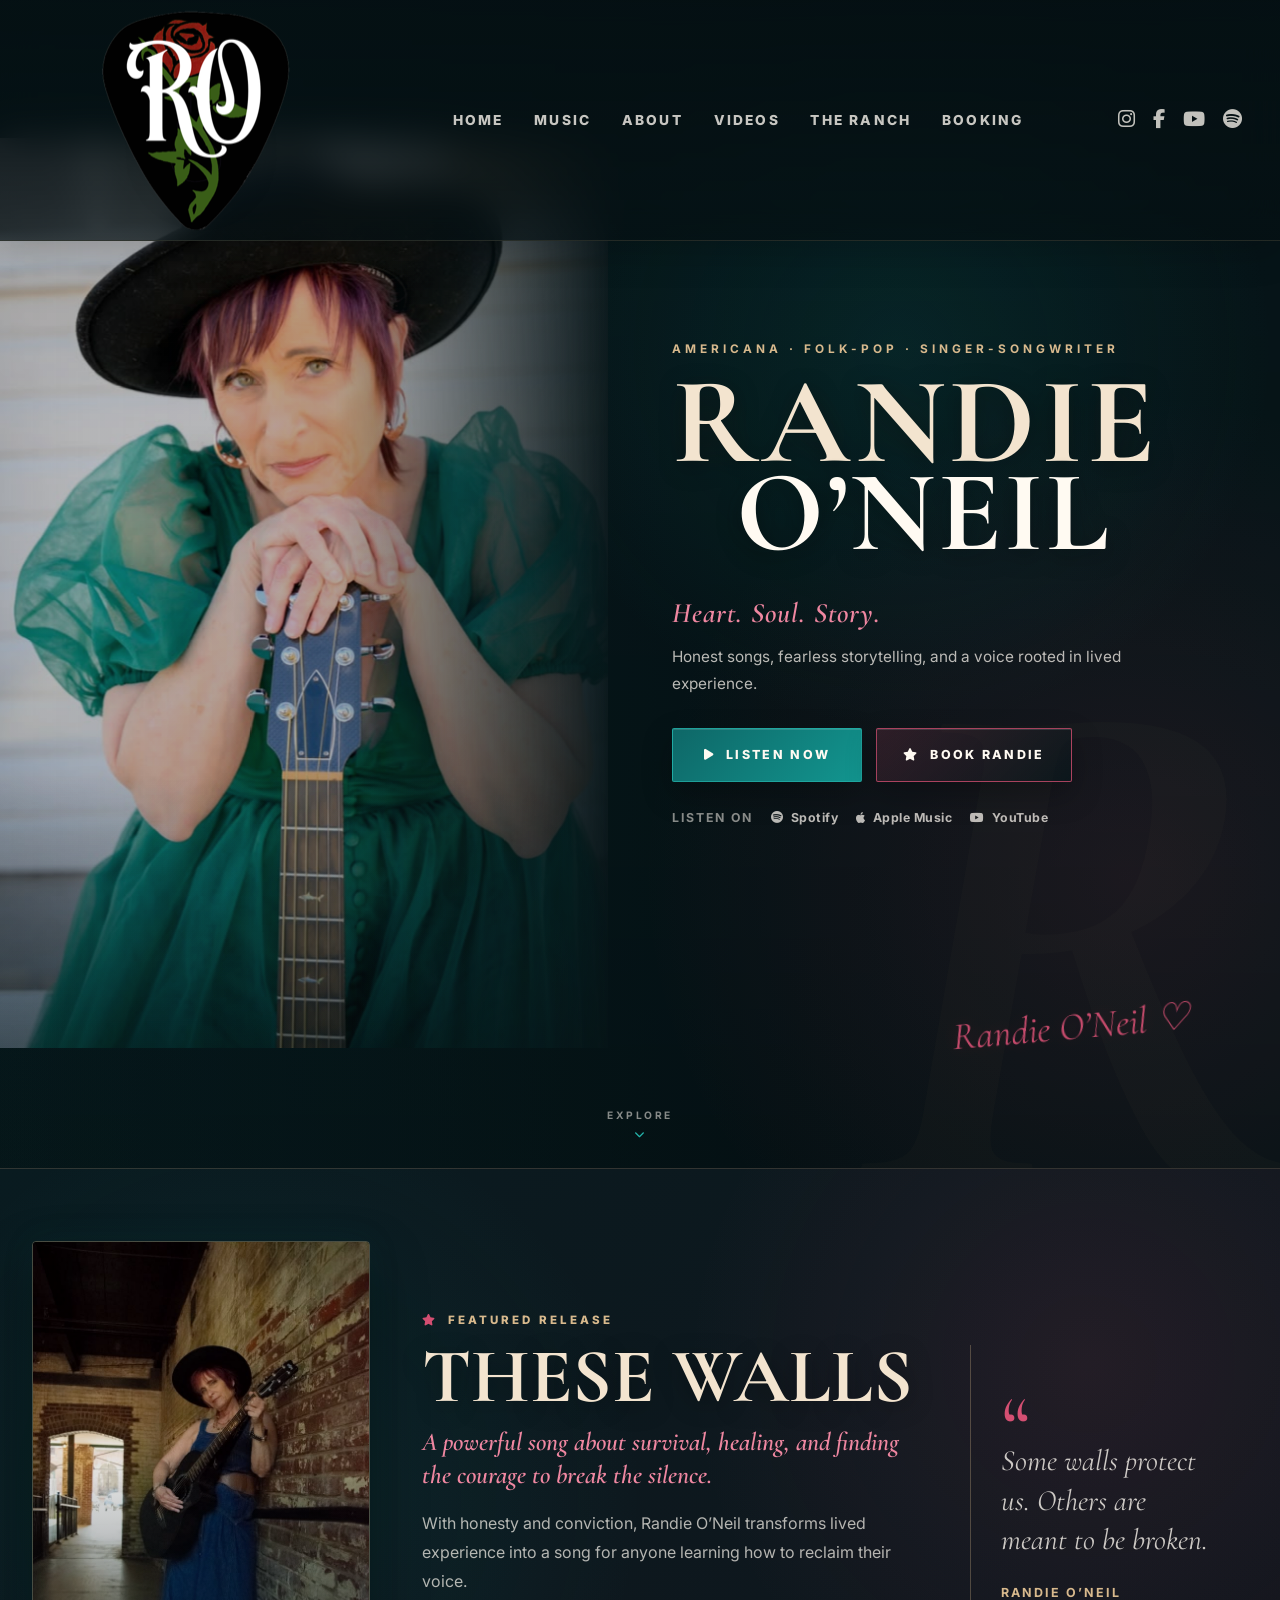
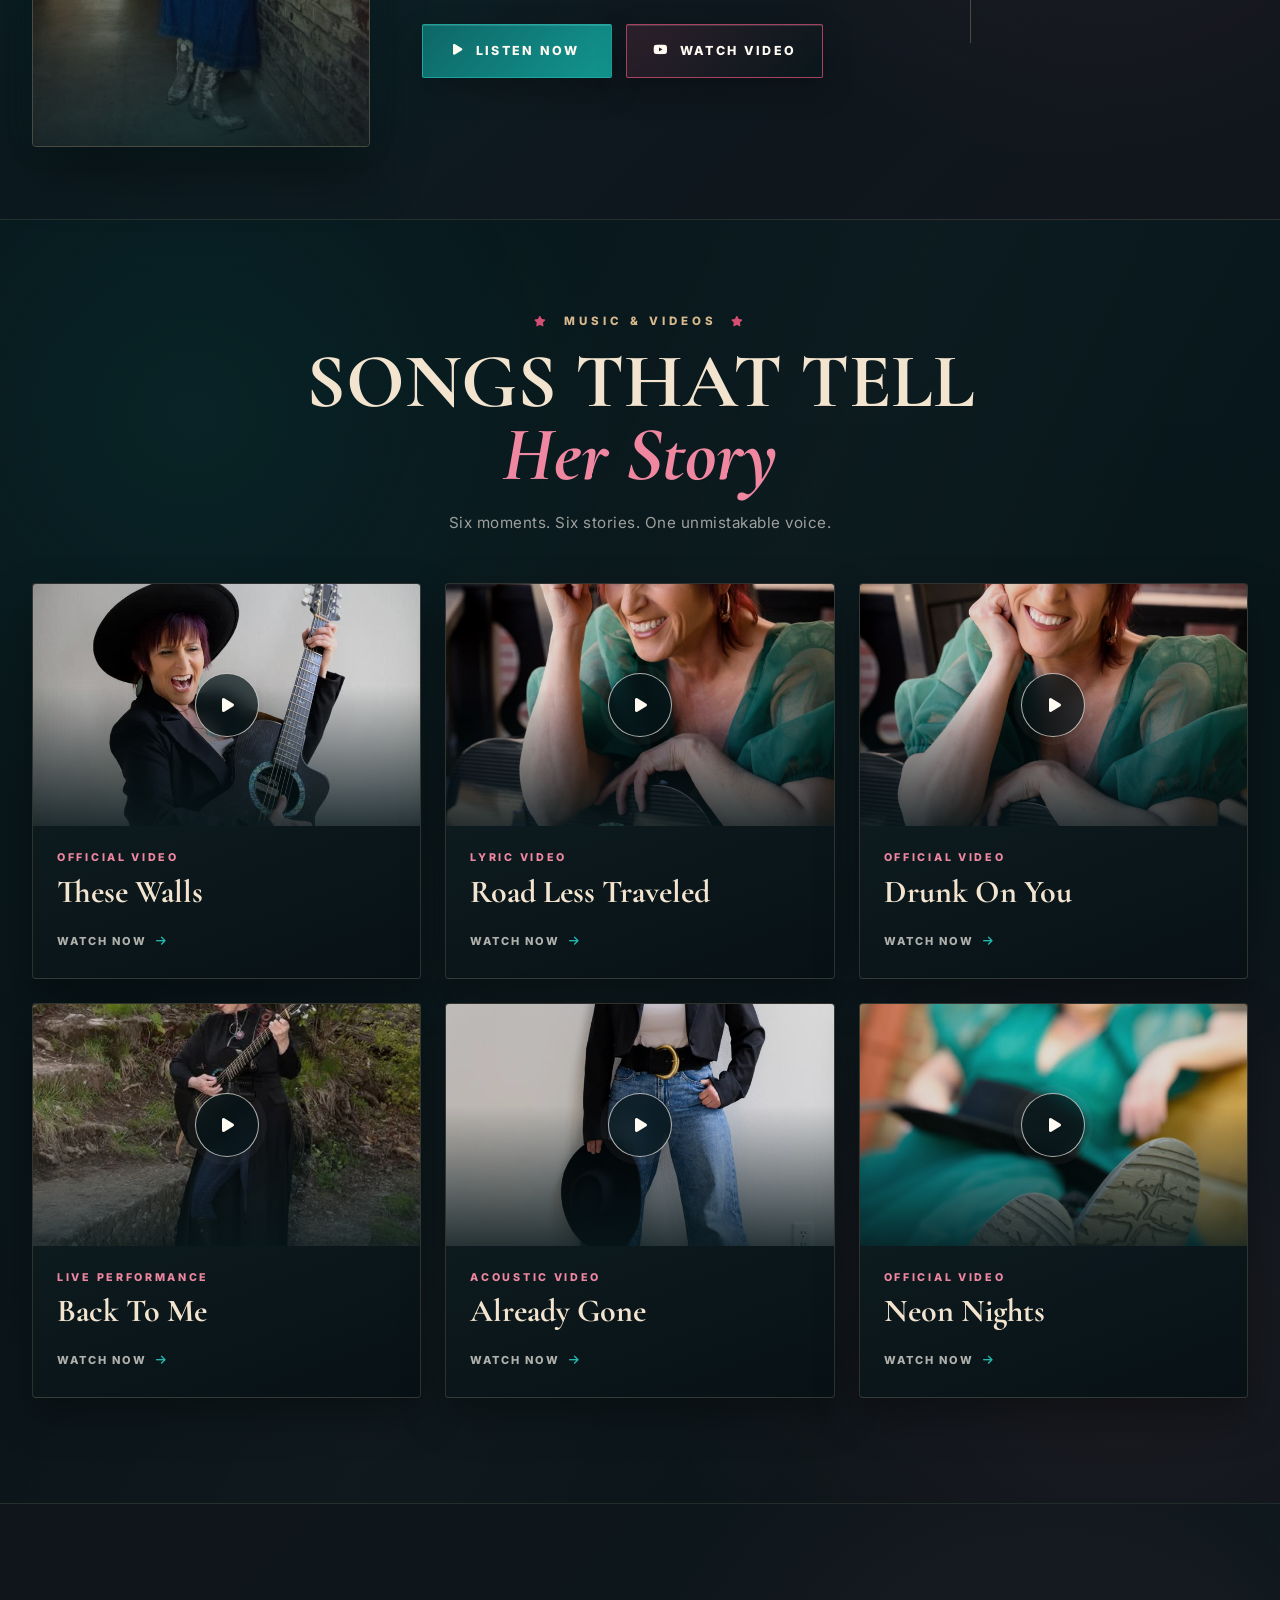
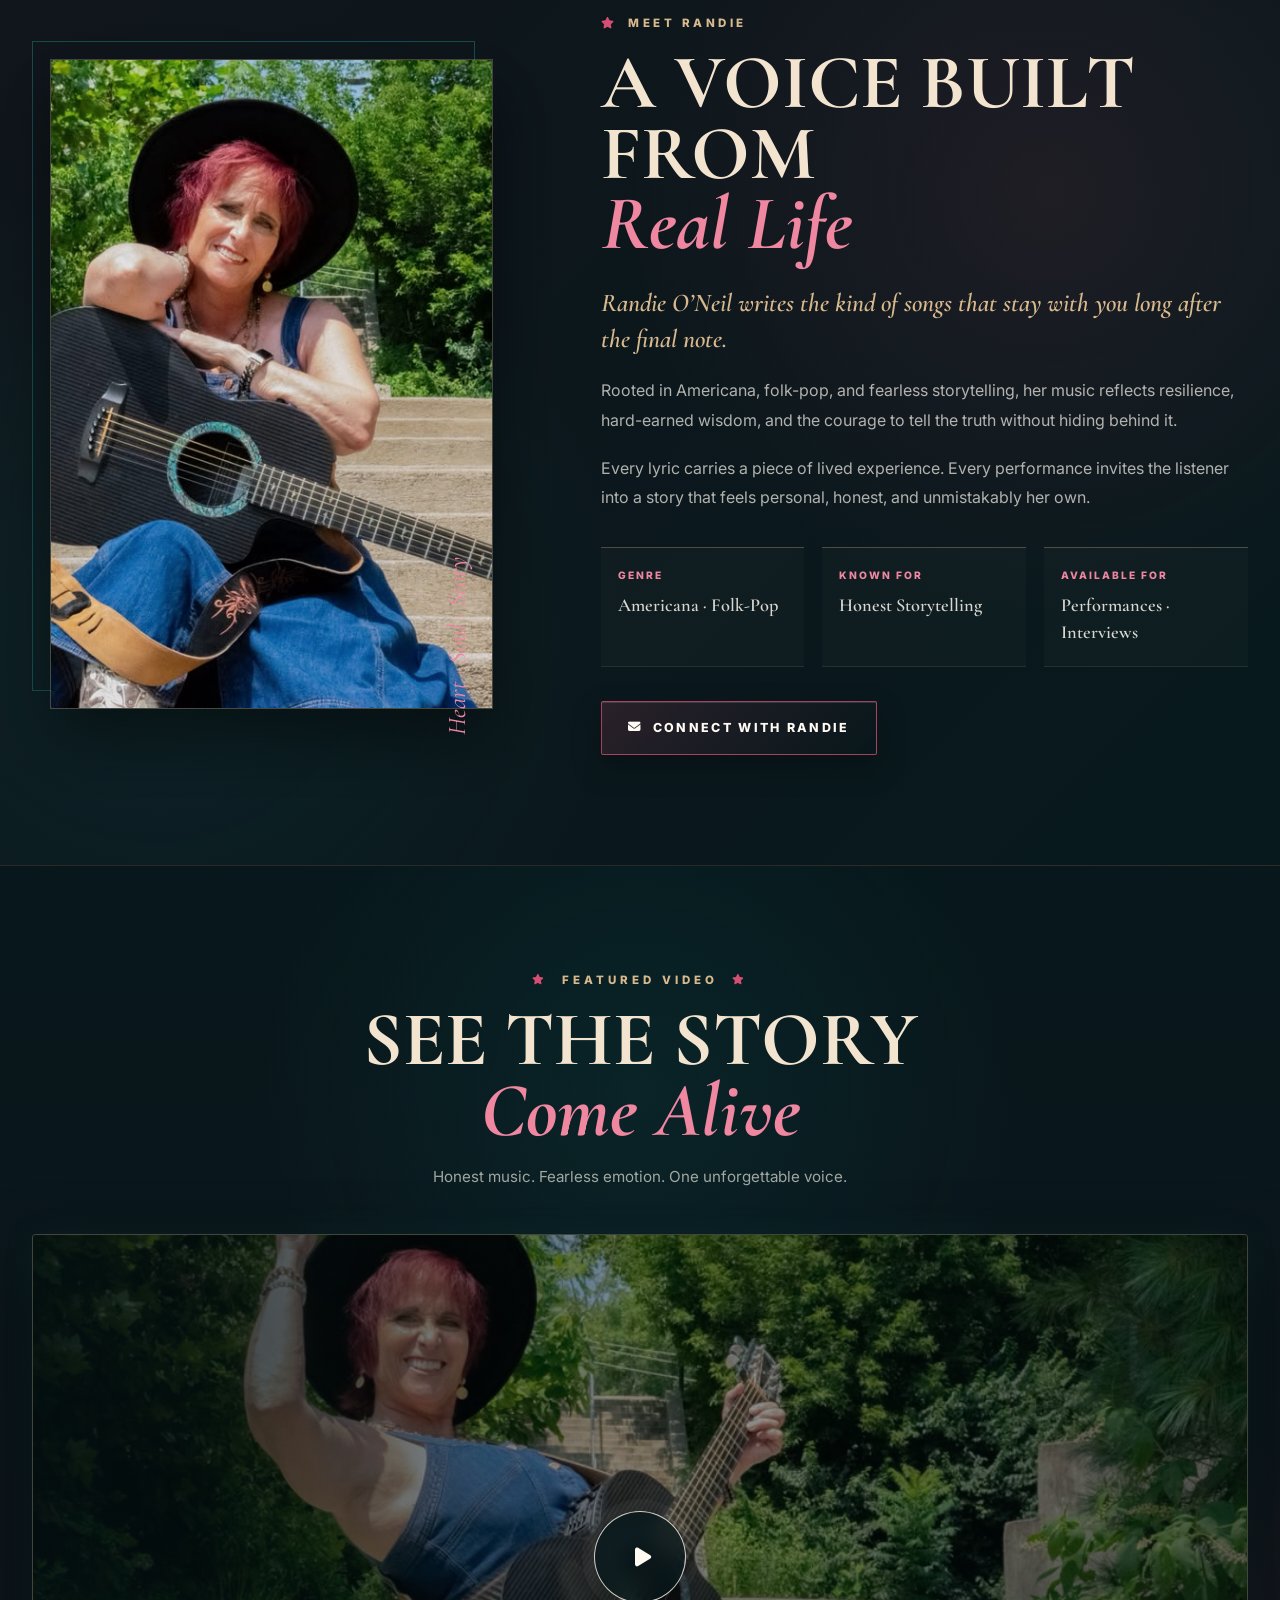
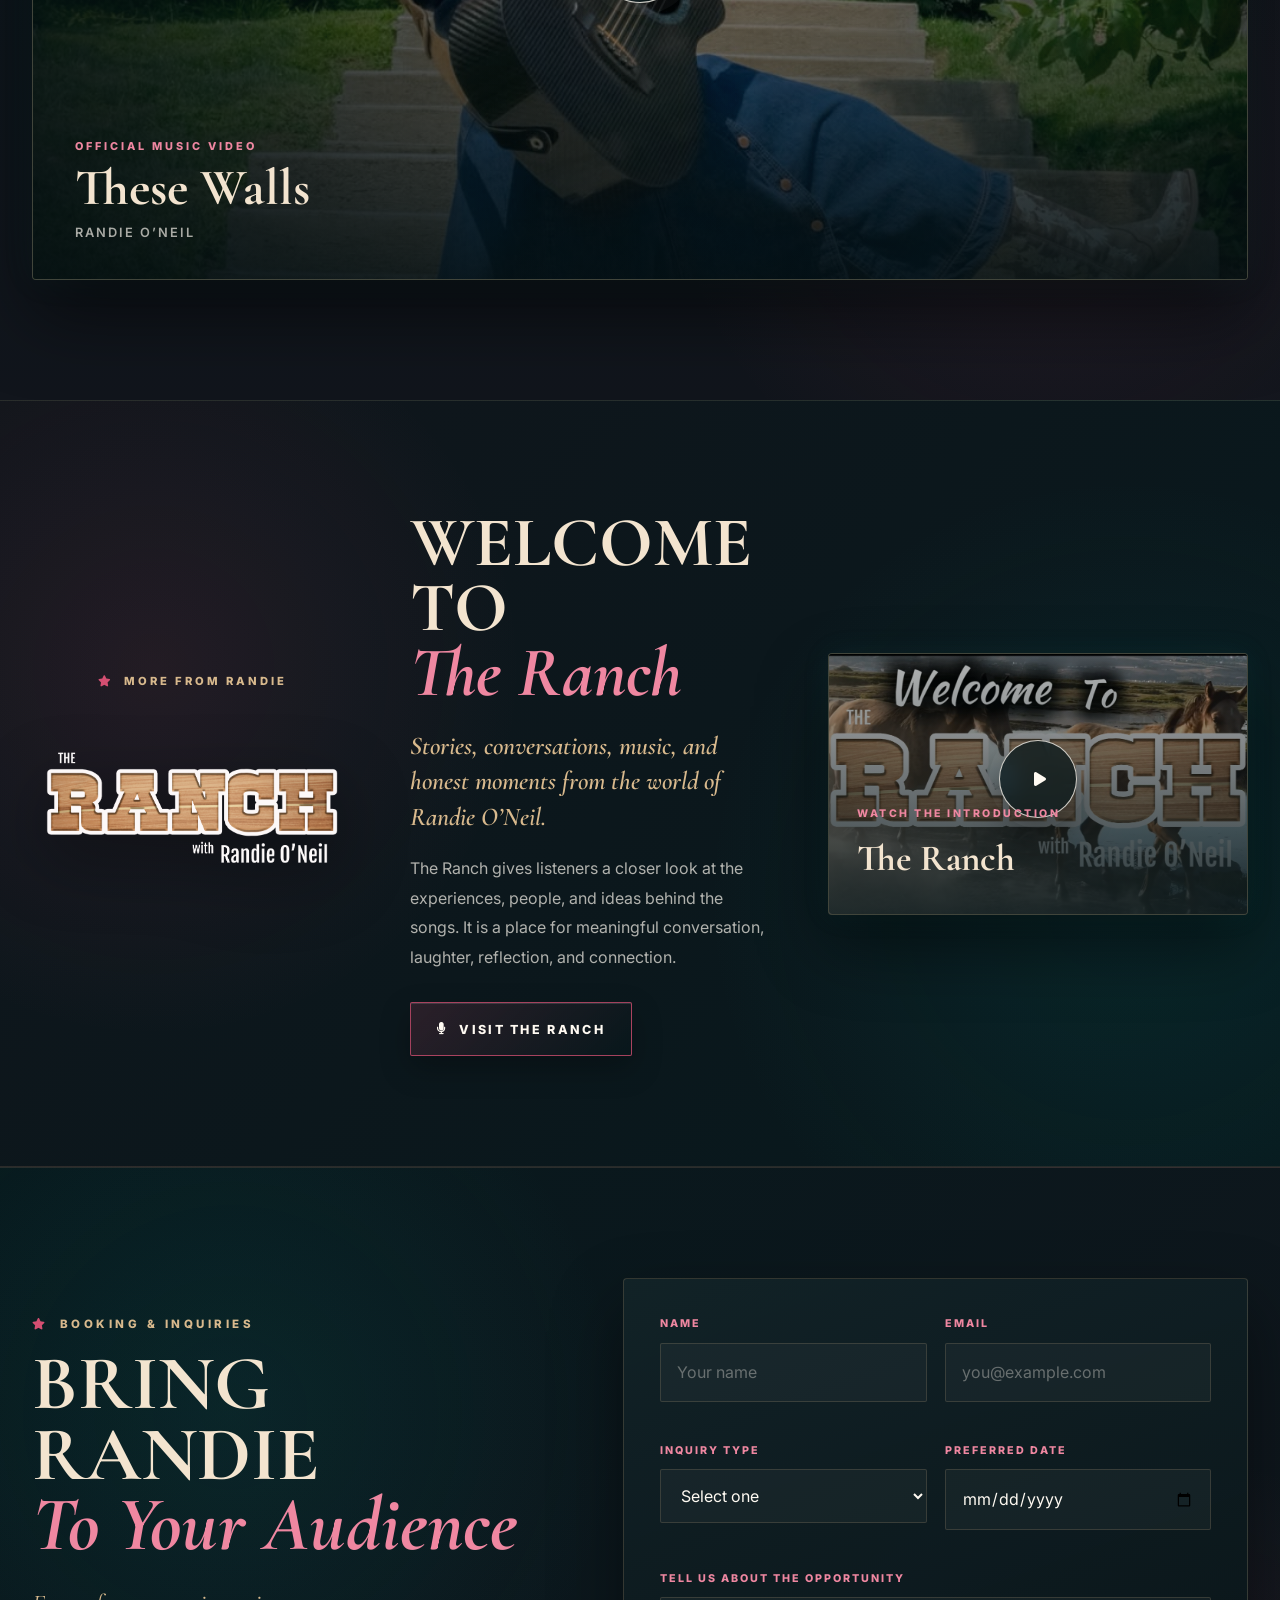
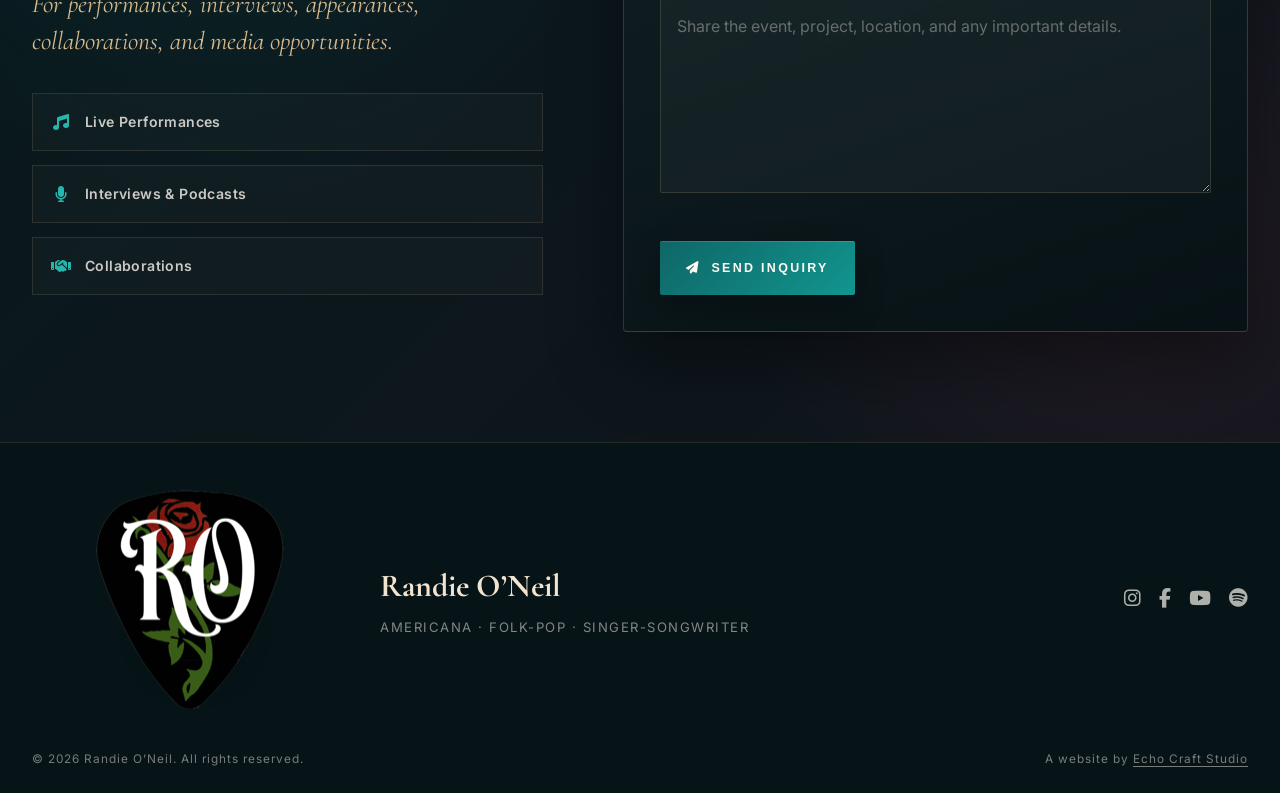
==== commit 3cc4368e: "Add one-line Echo Craft Studio linked footer credit" ====
--- a/index.html
+++ b/index.html
@@ -1167,19 +1167,7 @@
 
     </span>
 
-    <span class="artist-footer-credit">
-
-        Site created by
-
-        <a href="https://echocraft.studio"
-           target="_blank"
-           rel="noopener noreferrer">
-
-            Echo Craft Creative Studio
-
-        </a>
-
-    </span>
+    <span class="ec-studio-footer-credit" style="white-space:nowrap;display:inline-flex;gap:.3em;align-items:baseline">A website by <a href="https://echocraft.studio/" target="_blank" rel="noopener noreferrer" style="color:inherit;text-decoration:underline;text-underline-offset:3px">Echo Craft Studio</a></span>
 
 </div>
 
